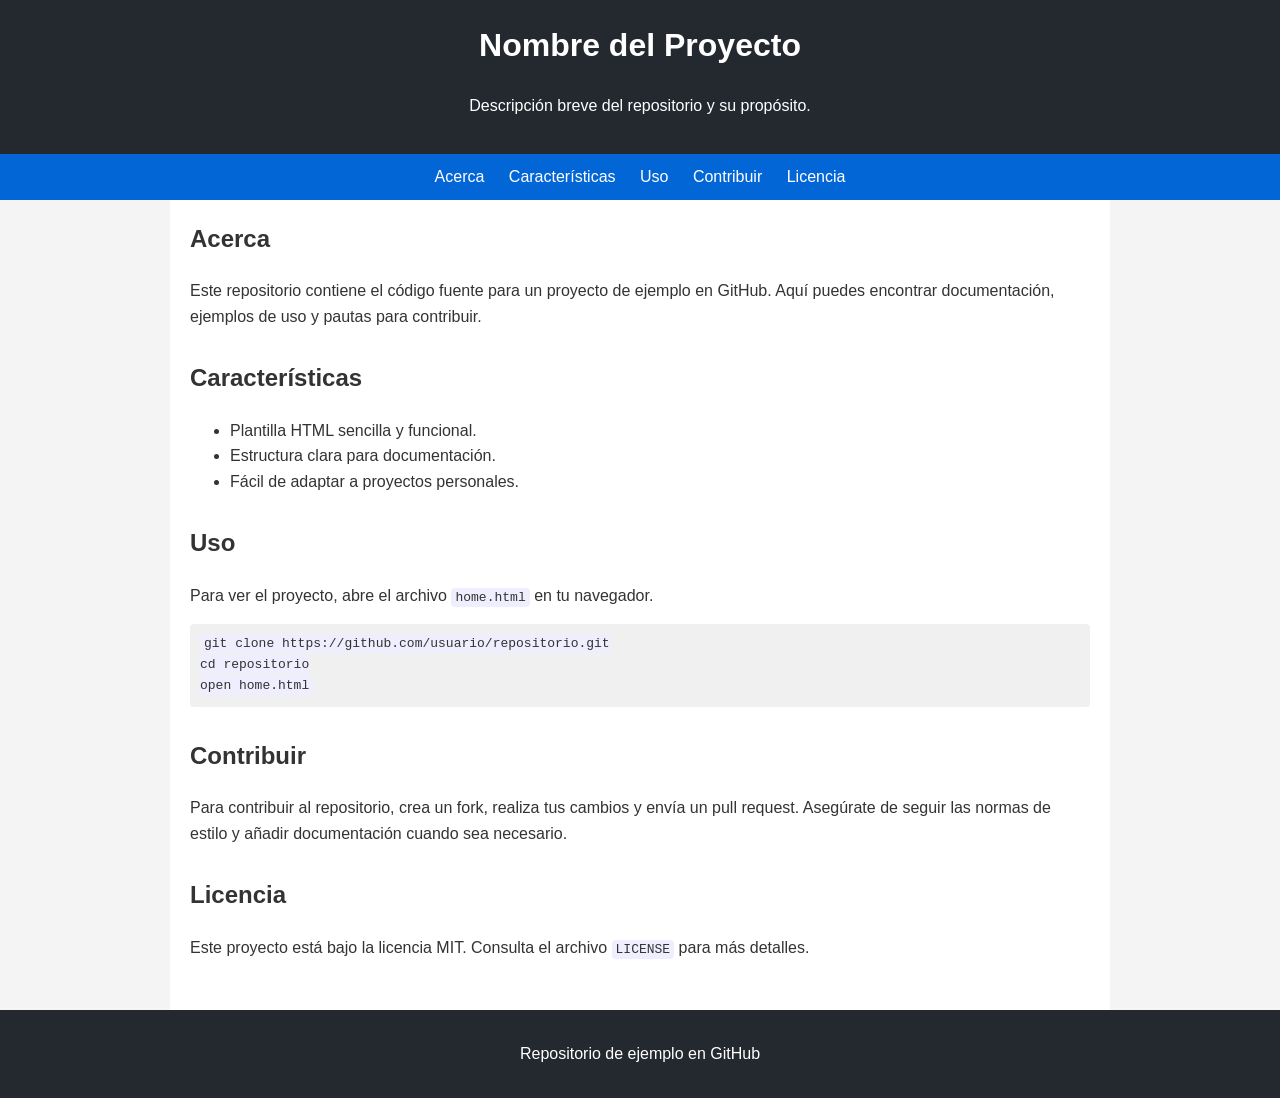
==== home.html @ b85240e4 "add: home" ====
<!DOCTYPE html>
<html lang="es">
<head>
    <meta charset="UTF-8" />
    <meta name="viewport" content="width=device-width, initial-scale=1.0" />
    <title>Repositorio GitHub</title>
    <style>
        body {
            font-family: Arial, sans-serif;
            line-height: 1.6;
            margin: 0;
            padding: 0;
            background: #f4f4f4;
            color: #333;
        }
        header {
            background: #24292f;
            color: #fff;
            padding: 20px;
            text-align: center;
        }
        nav {
            background: #0366d6;
            padding: 10px;
            text-align: center;
        }
        nav a {
            color: #fff;
            margin: 0 10px;
            text-decoration: none;
        }
        main {
            padding: 20px;
            max-width: 900px;
            margin: 0 auto;
            background: #fff;
        }
        section {
            margin-bottom: 30px;
        }
        h1, h2 {
            margin-top: 0;
        }
        code {
            background: #eef;
            padding: 2px 4px;
            border-radius: 4px;
        }
        pre {
            background: #f0f0f0;
            padding: 10px;
            overflow-x: auto;
            border-radius: 4px;
        }
        footer {
            background: #24292f;
            color: #fff;
            text-align: center;
            padding: 15px;
        }
    </style>
</head>
<body>
    <header>
        <h1>Nombre del Proyecto</h1>
        <p>Descripción breve del repositorio y su propósito.</p>
    </header>

    <nav>
        <a href="#about">Acerca</a>
        <a href="#features">Características</a>
        <a href="#usage">Uso</a>
        <a href="#contributing">Contribuir</a>
        <a href="#license">Licencia</a>
    </nav>

    <main>
        <section id="about">
            <h2>Acerca</h2>
            <p>Este repositorio contiene el código fuente para un proyecto de ejemplo en GitHub. Aquí puedes encontrar documentación, ejemplos de uso y pautas para contribuir.</p>
        </section>

        <section id="features">
            <h2>Características</h2>
            <ul>
                <li>Plantilla HTML sencilla y funcional.</li>
                <li>Estructura clara para documentación.</li>
                <li>Fácil de adaptar a proyectos personales.</li>
            </ul>
        </section>

        <section id="usage">
            <h2>Uso</h2>
            <p>Para ver el proyecto, abre el archivo <code>home.html</code> en tu navegador.</p>
            <pre><code>git clone https://github.com/usuario/repositorio.git
cd repositorio
open home.html</code></pre>
        </section>

        <section id="contributing">
            <h2>Contribuir</h2>
            <p>Para contribuir al repositorio, crea un fork, realiza tus cambios y envía un pull request. Asegúrate de seguir las normas de estilo y añadir documentación cuando sea necesario.</p>
        </section>

        <section id="license">
            <h2>Licencia</h2>
            <p>Este proyecto está bajo la licencia MIT. Consulta el archivo <code>LICENSE</code> para más detalles.</p>
        </section>
    </main>

    <footer>
        <p>Repositorio de ejemplo en GitHub</p>
    </footer>
</body>
</html>
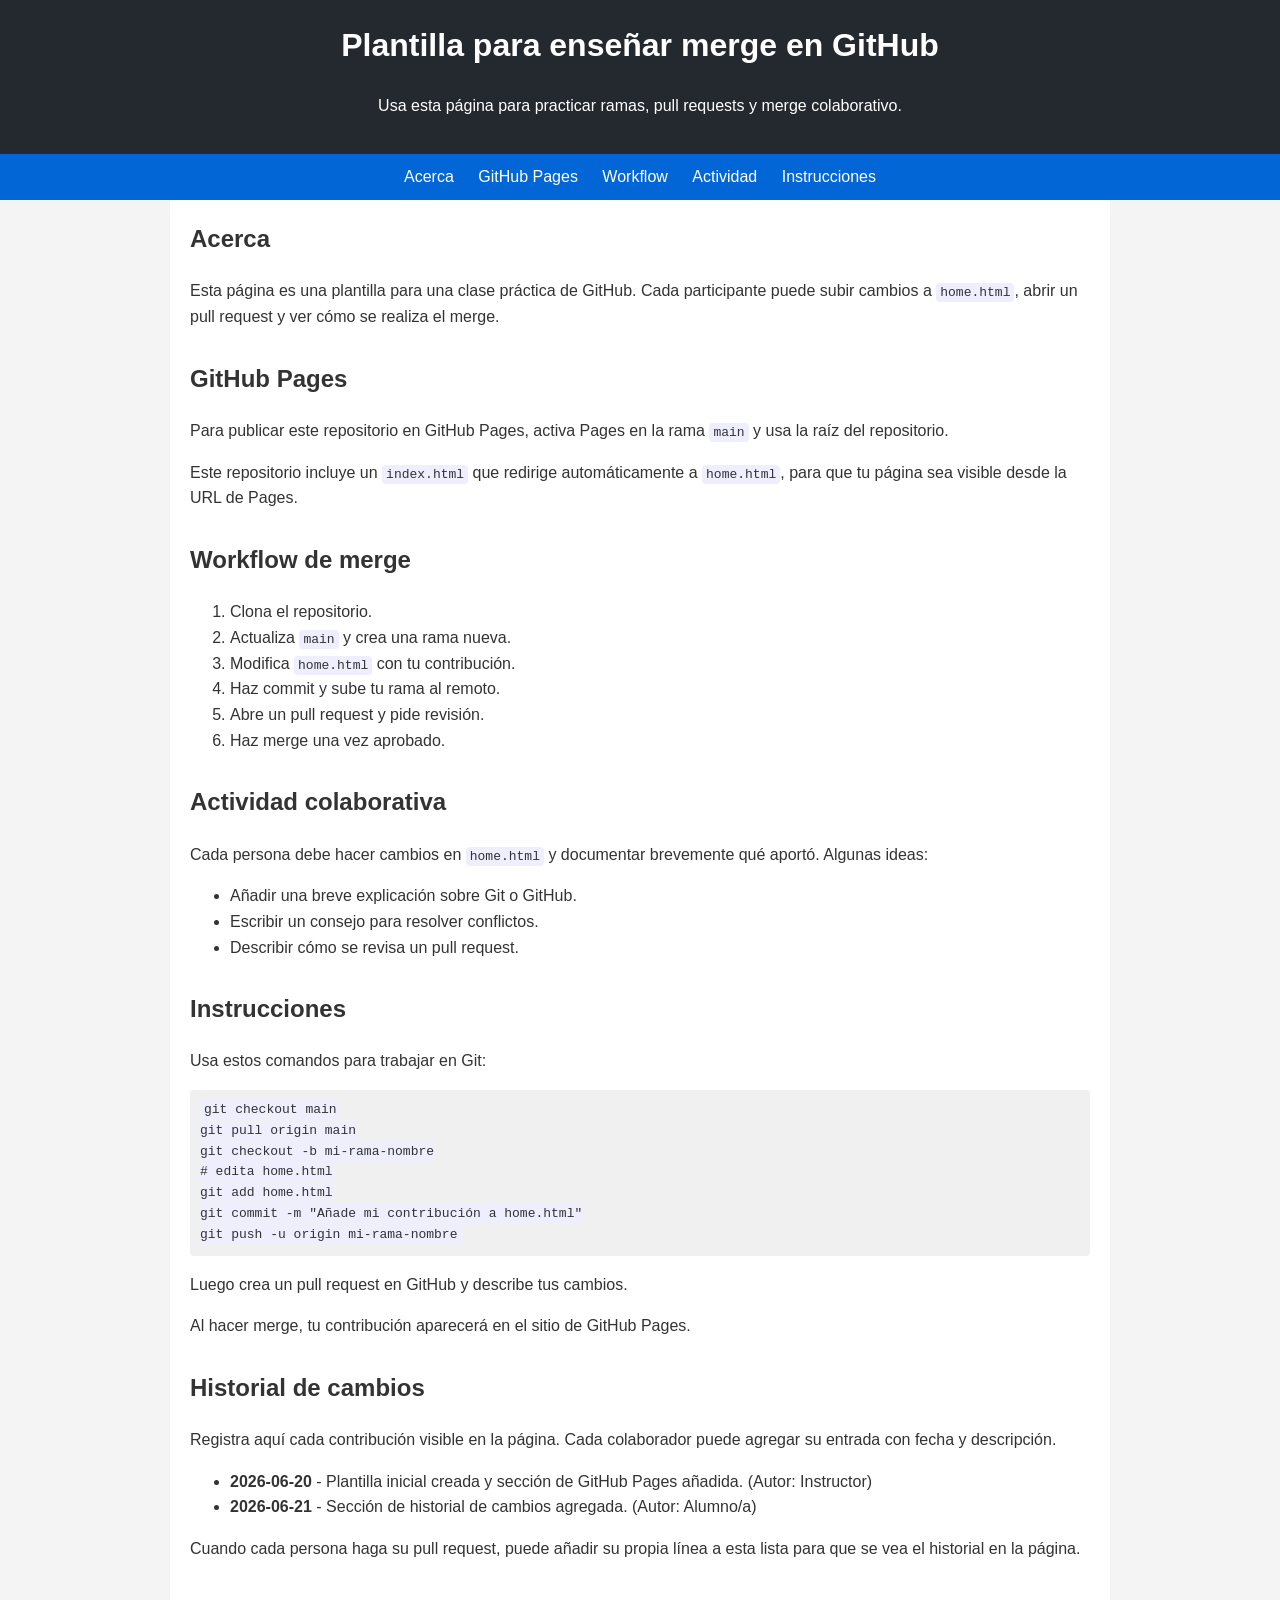
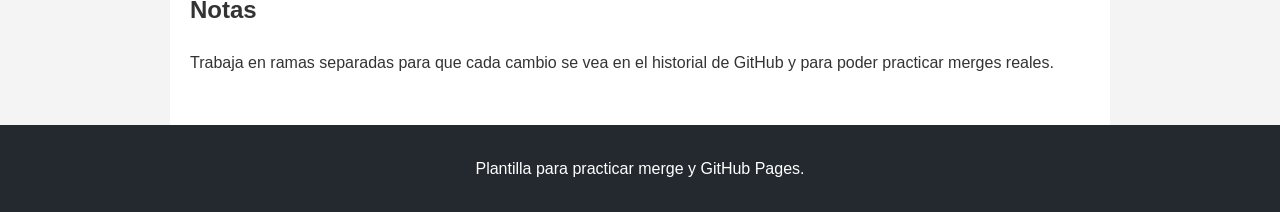
==== commit 3b6254f7: "add: historial de cambios" ====
--- a/home.html
+++ b/home.html
@@ -3,7 +3,7 @@
 <head>
     <meta charset="UTF-8" />
     <meta name="viewport" content="width=device-width, initial-scale=1.0" />
-    <title>Repositorio GitHub</title>
+    <title>Plantilla de Merge en GitHub</title>
     <style>
         body {
             font-family: Arial, sans-serif;
@@ -62,54 +62,84 @@
 </head>
 <body>
     <header>
-        <h1>Nombre del Proyecto</h1>
-        <p>Descripción breve del repositorio y su propósito.</p>
+        <h1>Plantilla para enseñar merge en GitHub</h1>
+        <p>Usa esta página para practicar ramas, pull requests y merge colaborativo.</p>
     </header>
 
     <nav>
         <a href="#about">Acerca</a>
-        <a href="#features">Características</a>
-        <a href="#usage">Uso</a>
-        <a href="#contributing">Contribuir</a>
-        <a href="#license">Licencia</a>
+        <a href="#github-pages">GitHub Pages</a>
+        <a href="#workflow">Workflow</a>
+        <a href="#activity">Actividad</a>
+        <a href="#instructions">Instrucciones</a>
     </nav>
 
     <main>
         <section id="about">
             <h2>Acerca</h2>
-            <p>Este repositorio contiene el código fuente para un proyecto de ejemplo en GitHub. Aquí puedes encontrar documentación, ejemplos de uso y pautas para contribuir.</p>
+            <p>Esta página es una plantilla para una clase práctica de GitHub. Cada participante puede subir cambios a <code>home.html</code>, abrir un pull request y ver cómo se realiza el merge.</p>
         </section>
 
-        <section id="features">
-            <h2>Características</h2>
+        <section id="github-pages">
+            <h2>GitHub Pages</h2>
+            <p>Para publicar este repositorio en GitHub Pages, activa Pages en la rama <code>main</code> y usa la raíz del repositorio.</p>
+            <p>Este repositorio incluye un <code>index.html</code> que redirige automáticamente a <code>home.html</code>, para que tu página sea visible desde la URL de Pages.</p>
+        </section>
+
+        <section id="workflow">
+            <h2>Workflow de merge</h2>
+            <ol>
+                <li>Clona el repositorio.</li>
+                <li>Actualiza <code>main</code> y crea una rama nueva.</li>
+                <li>Modifica <code>home.html</code> con tu contribución.</li>
+                <li>Haz commit y sube tu rama al remoto.</li>
+                <li>Abre un pull request y pide revisión.</li>
+                <li>Haz merge una vez aprobado.</li>
+            </ol>
+        </section>
+
+        <section id="activity">
+            <h2>Actividad colaborativa</h2>
+            <p>Cada persona debe hacer cambios en <code>home.html</code> y documentar brevemente qué aportó. Algunas ideas:</p>
             <ul>
-                <li>Plantilla HTML sencilla y funcional.</li>
-                <li>Estructura clara para documentación.</li>
-                <li>Fácil de adaptar a proyectos personales.</li>
+                <li>Añadir una breve explicación sobre Git o GitHub.</li>
+                <li>Escribir un consejo para resolver conflictos.</li>
+                <li>Describir cómo se revisa un pull request.</li>
             </ul>
         </section>
 
-        <section id="usage">
-            <h2>Uso</h2>
-            <p>Para ver el proyecto, abre el archivo <code>home.html</code> en tu navegador.</p>
-            <pre><code>git clone https://github.com/usuario/repositorio.git
-cd repositorio
-open home.html</code></pre>
+        <section id="instructions">
+            <h2>Instrucciones</h2>
+            <p>Usa estos comandos para trabajar en Git:</p>
+            <pre><code>git checkout main
+git pull origin main
+git checkout -b mi-rama-nombre
+# edita home.html
+git add home.html
+git commit -m "Añade mi contribución a home.html"
+git push -u origin mi-rama-nombre</code></pre>
+            <p>Luego crea un pull request en GitHub y describe tus cambios.</p>
+            <p>Al hacer merge, tu contribución aparecerá en el sitio de GitHub Pages.</p>
         </section>
 
-        <section id="contributing">
-            <h2>Contribuir</h2>
-            <p>Para contribuir al repositorio, crea un fork, realiza tus cambios y envía un pull request. Asegúrate de seguir las normas de estilo y añadir documentación cuando sea necesario.</p>
+        <section id="history">
+            <h2>Historial de cambios</h2>
+            <p>Registra aquí cada contribución visible en la página. Cada colaborador puede agregar su entrada con fecha y descripción.</p>
+            <ul>
+                <li><strong>2026-06-20</strong> - Plantilla inicial creada y sección de GitHub Pages añadida. (Autor: Instructor)</li>
+                <li><strong>2026-06-21</strong> - Sección de historial de cambios agregada. (Autor: Alumno/a)</li>
+            </ul>
+            <p>Cuando cada persona haga su pull request, puede añadir su propia línea a esta lista para que se vea el historial en la página.</p>
         </section>
 
-        <section id="license">
-            <h2>Licencia</h2>
-            <p>Este proyecto está bajo la licencia MIT. Consulta el archivo <code>LICENSE</code> para más detalles.</p>
+        <section id="notes">
+            <h2>Notas</h2>
+            <p>Trabaja en ramas separadas para que cada cambio se vea en el historial de GitHub y para poder practicar merges reales.</p>
         </section>
     </main>
 
     <footer>
-        <p>Repositorio de ejemplo en GitHub</p>
+        <p>Plantilla para practicar merge y GitHub Pages.</p>
     </footer>
 </body>
-</html>+</html>
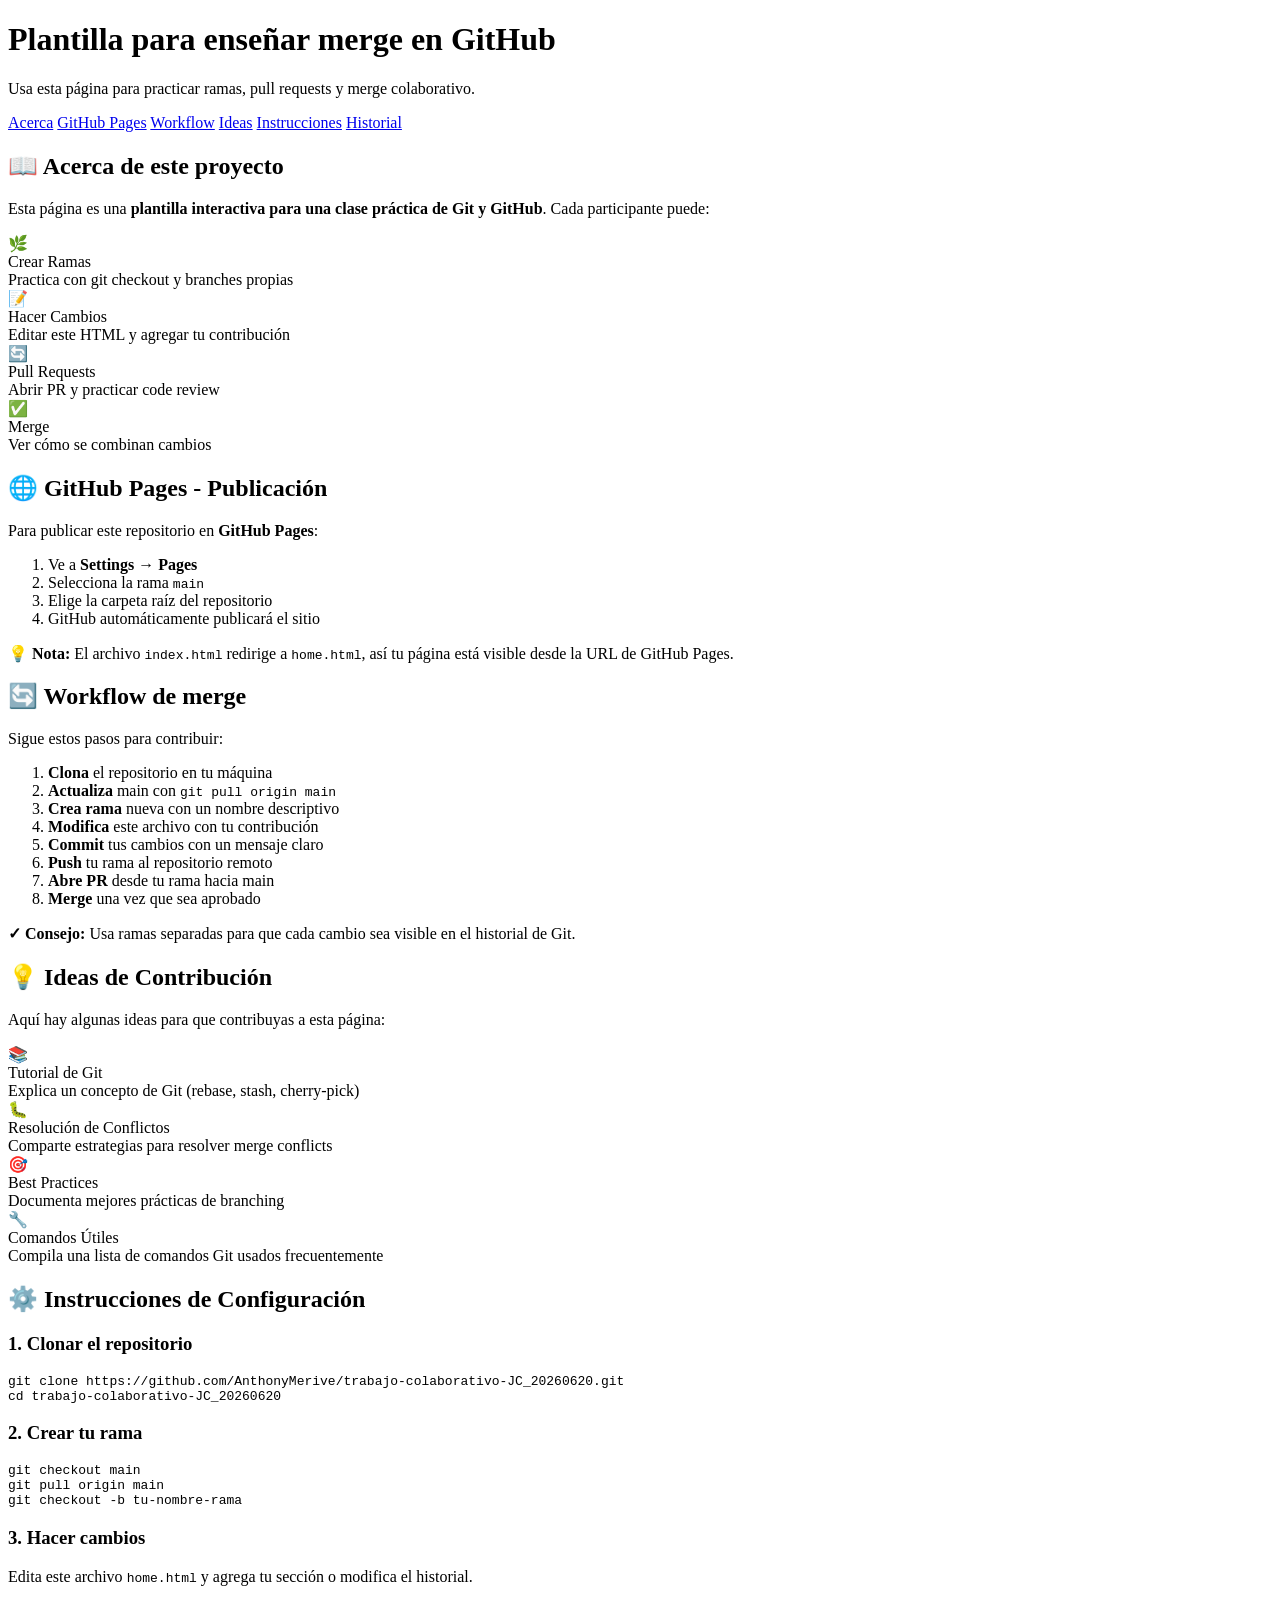
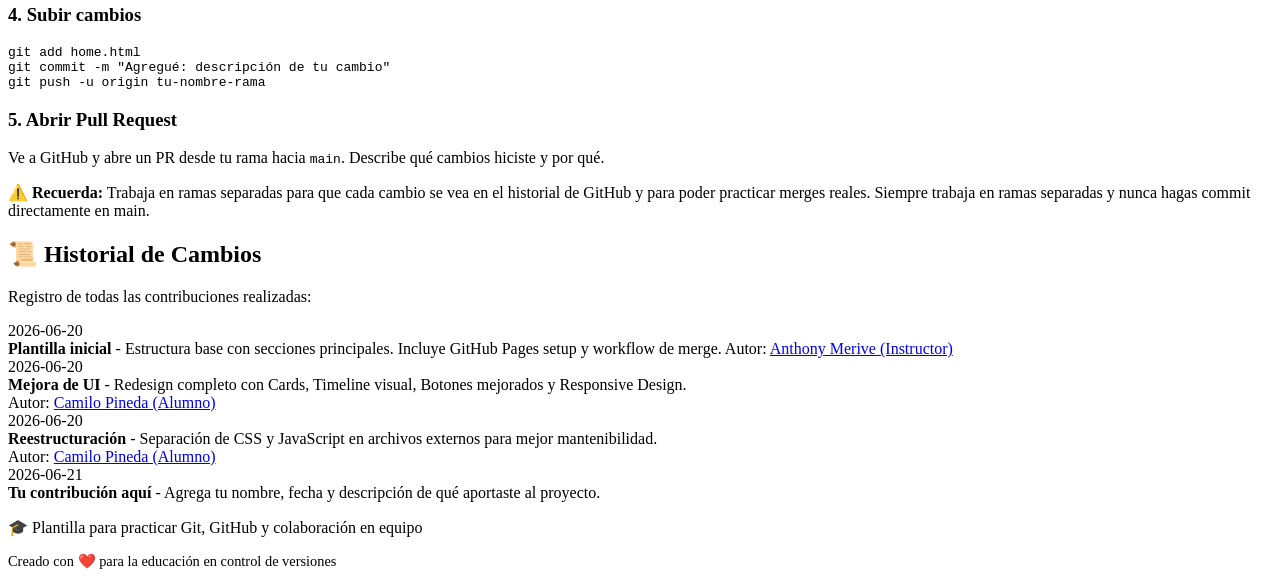
==== commit 90a75aad: "Reestructuración de contenido y enlace de CSS/JS: Se reorganizó la página en secciones (Acerca, GitH" ====
--- a/home.html
+++ b/home.html
@@ -4,61 +4,7 @@
     <meta charset="UTF-8" />
     <meta name="viewport" content="width=device-width, initial-scale=1.0" />
     <title>Plantilla de Merge en GitHub</title>
-    <style>
-        body {
-            font-family: Arial, sans-serif;
-            line-height: 1.6;
-            margin: 0;
-            padding: 0;
-            background: #f4f4f4;
-            color: #333;
-        }
-        header {
-            background: #24292f;
-            color: #fff;
-            padding: 20px;
-            text-align: center;
-        }
-        nav {
-            background: #0366d6;
-            padding: 10px;
-            text-align: center;
-        }
-        nav a {
-            color: #fff;
-            margin: 0 10px;
-            text-decoration: none;
-        }
-        main {
-            padding: 20px;
-            max-width: 900px;
-            margin: 0 auto;
-            background: #fff;
-        }
-        section {
-            margin-bottom: 30px;
-        }
-        h1, h2 {
-            margin-top: 0;
-        }
-        code {
-            background: #eef;
-            padding: 2px 4px;
-            border-radius: 4px;
-        }
-        pre {
-            background: #f0f0f0;
-            padding: 10px;
-            overflow-x: auto;
-            border-radius: 4px;
-        }
-        footer {
-            background: #24292f;
-            color: #fff;
-            text-align: center;
-            padding: 15px;
-        }
-    </style>
+    <link rel="stylesheet" href="styles.css">
 </head>
 <body>
     <header>
@@ -70,76 +16,164 @@
         <a href="#about">Acerca</a>
         <a href="#github-pages">GitHub Pages</a>
         <a href="#workflow">Workflow</a>
-        <a href="#activity">Actividad</a>
+        <a href="#ideas">Ideas</a>
         <a href="#instructions">Instrucciones</a>
+        <a href="#history">Historial</a>
     </nav>
 
     <main>
         <section id="about">
-            <h2>Acerca</h2>
-            <p>Esta página es una plantilla para una clase práctica de GitHub. Cada participante puede subir cambios a <code>home.html</code>, abrir un pull request y ver cómo se realiza el merge.</p>
+            <h2>📖 Acerca de este proyecto</h2>
+            <p>Esta página es una <strong>plantilla interactiva para una clase práctica de Git y GitHub</strong>. Cada participante puede:</p>
+            <div class="cards">
+                <div class="card">
+                    <div class="card-icon">🌿</div>
+                    <div class="card-title">Crear Ramas</div>
+                    <div class="card-text">Practica con git checkout y branches propias</div>
+                </div>
+                <div class="card">
+                    <div class="card-icon">📝</div>
+                    <div class="card-title">Hacer Cambios</div>
+                    <div class="card-text">Editar este HTML y agregar tu contribución</div>
+                </div>
+                <div class="card">
+                    <div class="card-icon">🔄</div>
+                    <div class="card-title">Pull Requests</div>
+                    <div class="card-text">Abrir PR y practicar code review</div>
+                </div>
+                <div class="card">
+                    <div class="card-icon">✅</div>
+                    <div class="card-title">Merge</div>
+                    <div class="card-text">Ver cómo se combinan cambios</div>
+                </div>
+            </div>
         </section>
 
         <section id="github-pages">
-            <h2>GitHub Pages</h2>
-            <p>Para publicar este repositorio en GitHub Pages, activa Pages en la rama <code>main</code> y usa la raíz del repositorio.</p>
-            <p>Este repositorio incluye un <code>index.html</code> que redirige automáticamente a <code>home.html</code>, para que tu página sea visible desde la URL de Pages.</p>
+            <h2>🌐 GitHub Pages - Publicación</h2>
+            <p>Para publicar este repositorio en <strong>GitHub Pages</strong>:</p>
+            <ol>
+                <li>Ve a <strong>Settings</strong> → <strong>Pages</strong></li>
+                <li>Selecciona la rama <code>main</code></li>
+                <li>Elige la carpeta raíz del repositorio</li>
+                <li>GitHub automáticamente publicará el sitio</li>
+            </ol>
+            <div class="info-box">
+                <strong>💡 Nota:</strong> El archivo <code>index.html</code> redirige a <code>home.html</code>, así tu página está visible desde la URL de GitHub Pages.
+            </div>
         </section>
 
         <section id="workflow">
-            <h2>Workflow de merge</h2>
+            <h2>🔄 Workflow de merge</h2>
+            <p>Sigue estos pasos para contribuir:</p>
             <ol>
-                <li>Clona el repositorio.</li>
-                <li>Actualiza <code>main</code> y crea una rama nueva.</li>
-                <li>Modifica <code>home.html</code> con tu contribución.</li>
-                <li>Haz commit y sube tu rama al remoto.</li>
-                <li>Abre un pull request y pide revisión.</li>
-                <li>Haz merge una vez aprobado.</li>
+                <li><strong>Clona</strong> el repositorio en tu máquina</li>
+                <li><strong>Actualiza</strong> main con <code>git pull origin main</code></li>
+                <li><strong>Crea rama</strong> nueva con un nombre descriptivo</li>
+                <li><strong>Modifica</strong> este archivo con tu contribución</li>
+                <li><strong>Commit</strong> tus cambios con un mensaje claro</li>
+                <li><strong>Push</strong> tu rama al repositorio remoto</li>
+                <li><strong>Abre PR</strong> desde tu rama hacia main</li>
+                <li><strong>Merge</strong> una vez que sea aprobado</li>
             </ol>
+            <div class="success-box">
+                <strong>✓ Consejo:</strong> Usa ramas separadas para que cada cambio sea visible en el historial de Git.
+            </div>
         </section>
 
-        <section id="activity">
-            <h2>Actividad colaborativa</h2>
-            <p>Cada persona debe hacer cambios en <code>home.html</code> y documentar brevemente qué aportó. Algunas ideas:</p>
-            <ul>
-                <li>Añadir una breve explicación sobre Git o GitHub.</li>
-                <li>Escribir un consejo para resolver conflictos.</li>
-                <li>Describir cómo se revisa un pull request.</li>
-            </ul>
+        <section id="ideas">
+            <h2>💡 Ideas de Contribución</h2>
+            <p>Aquí hay algunas ideas para que contribuyas a esta página:</p>
+            <div class="cards">
+                <div class="card">
+                    <div class="card-icon">📚</div>
+                    <div class="card-title">Tutorial de Git</div>
+                    <div class="card-text">Explica un concepto de Git (rebase, stash, cherry-pick)</div>
+                </div>
+                <div class="card">
+                    <div class="card-icon">🐛</div>
+                    <div class="card-title">Resolución de Conflictos</div>
+                    <div class="card-text">Comparte estrategias para resolver merge conflicts</div>
+                </div>
+                <div class="card">
+                    <div class="card-icon">🎯</div>
+                    <div class="card-title">Best Practices</div>
+                    <div class="card-text">Documenta mejores prácticas de branching</div>
+                </div>
+                <div class="card">
+                    <div class="card-icon">🔧</div>
+                    <div class="card-title">Comandos Útiles</div>
+                    <div class="card-text">Compila una lista de comandos Git usados frecuentemente</div>
+                </div>
+            </div>
         </section>
 
         <section id="instructions">
-            <h2>Instrucciones</h2>
-            <p>Usa estos comandos para trabajar en Git:</p>
+            <h2>⚙️ Instrucciones de Configuración</h2>
+            <h3>1. Clonar el repositorio</h3>
+            <pre><code>git clone https://github.com/AnthonyMerive/trabajo-colaborativo-JC_20260620.git
+cd trabajo-colaborativo-JC_20260620</code></pre>
+
+            <h3>2. Crear tu rama</h3>
             <pre><code>git checkout main
 git pull origin main
-git checkout -b mi-rama-nombre
-# edita home.html
-git add home.html
-git commit -m "Añade mi contribución a home.html"
-git push -u origin mi-rama-nombre</code></pre>
-            <p>Luego crea un pull request en GitHub y describe tus cambios.</p>
-            <p>Al hacer merge, tu contribución aparecerá en el sitio de GitHub Pages.</p>
+git checkout -b tu-nombre-rama</code></pre>
+
+            <h3>3. Hacer cambios</h3>
+            <p>Edita este archivo <code>home.html</code> y agrega tu sección o modifica el historial.</p>
+
+            <h3>4. Subir cambios</h3>
+            <pre><code>git add home.html
+git commit -m "Agregué: descripción de tu cambio"
+git push -u origin tu-nombre-rama</code></pre>
+
+            <h3>5. Abrir Pull Request</h3>
+            <p>Ve a GitHub y abre un PR desde tu rama hacia <code>main</code>. Describe qué cambios hiciste y por qué.</p>
+
+            <div class="highlight">
+                <strong>⚠️ Recuerda:</strong> Trabaja en ramas separadas para que cada cambio se vea en el historial de GitHub y para poder practicar merges reales. Siempre trabaja en ramas separadas y nunca hagas commit directamente en main.
+            </div>
         </section>
 
         <section id="history">
-            <h2>Historial de cambios</h2>
-            <p>Registra aquí cada contribución visible en la página. Cada colaborador puede agregar su entrada con fecha y descripción.</p>
-            <ul>
-                <li><strong>2026-06-20</strong> - Plantilla inicial creada y sección de GitHub Pages añadida. (Autor: Instructor)</li>
-                <li><strong>2026-06-21</strong> - Sección de historial de cambios agregada. (Autor: Alumno/a)</li>
-            </ul>
-            <p>Cuando cada persona haga su pull request, puede añadir su propia línea a esta lista para que se vea el historial en la página.</p>
-        </section>
-
-        <section id="notes">
-            <h2>Notas</h2>
-            <p>Trabaja en ramas separadas para que cada cambio se vea en el historial de GitHub y para poder practicar merges reales.</p>
+            <h2>📜 Historial de Cambios</h2>
+            <p>Registro de todas las contribuciones realizadas:</p>
+            <div class="timeline">
+                <div class="timeline-item">
+                    <div class="timeline-date">2026-06-20</div>
+                    <div class="timeline-content">
+                        <strong>Plantilla inicial</strong> - Estructura base con secciones principales. Incluye GitHub Pages setup y workflow de merge. Autor: <a href="https://github.com/AnthonyMerive" target="_blank">Anthony Merive (Instructor)</a>
+                    </div> 
+                </div>
+                <div class="timeline-item">
+                    <div class="timeline-date">2026-06-20</div>
+                    <div class="timeline-content">
+                        <strong>Mejora de UI</strong> - Redesign completo con Cards, Timeline visual, Botones mejorados y Responsive Design. <br>
+                        Autor: <a href="https://github.com/Kmlozmz" target="_blank">Camilo Pineda (Alumno)</a>
+                    </div>
+                </div>
+                <div class="timeline-item">
+                    <div class="timeline-date">2026-06-20</div>
+                    <div class="timeline-content">
+                        <strong>Reestructuración</strong> - Separación de CSS y JavaScript en archivos externos para mejor mantenibilidad. <br>
+                        Autor: <a href="https://github.com/Kmlozmz" target="_blank">Camilo Pineda (Alumno)</a>
+                    </div>
+                </div>
+                <div class="timeline-item">
+                    <div class="timeline-date">2026-06-21</div>
+                    <div class="timeline-content">
+                        <strong>Tu contribución aquí</strong> - Agrega tu nombre, fecha y descripción de qué aportaste al proyecto.
+                    </div>
+                </div>
+            </div>
         </section>
     </main>
 
     <footer>
-        <p>Plantilla para practicar merge y GitHub Pages.</p>
+        <p>🎓 Plantilla para practicar Git, GitHub y colaboración en equipo</p>
+        <p style="font-size: 0.9rem; margin-top: 10px;">Creado con ❤️ para la educación en control de versiones</p>
     </footer>
+
+    <script src="main.js"></script>
 </body>
 </html>
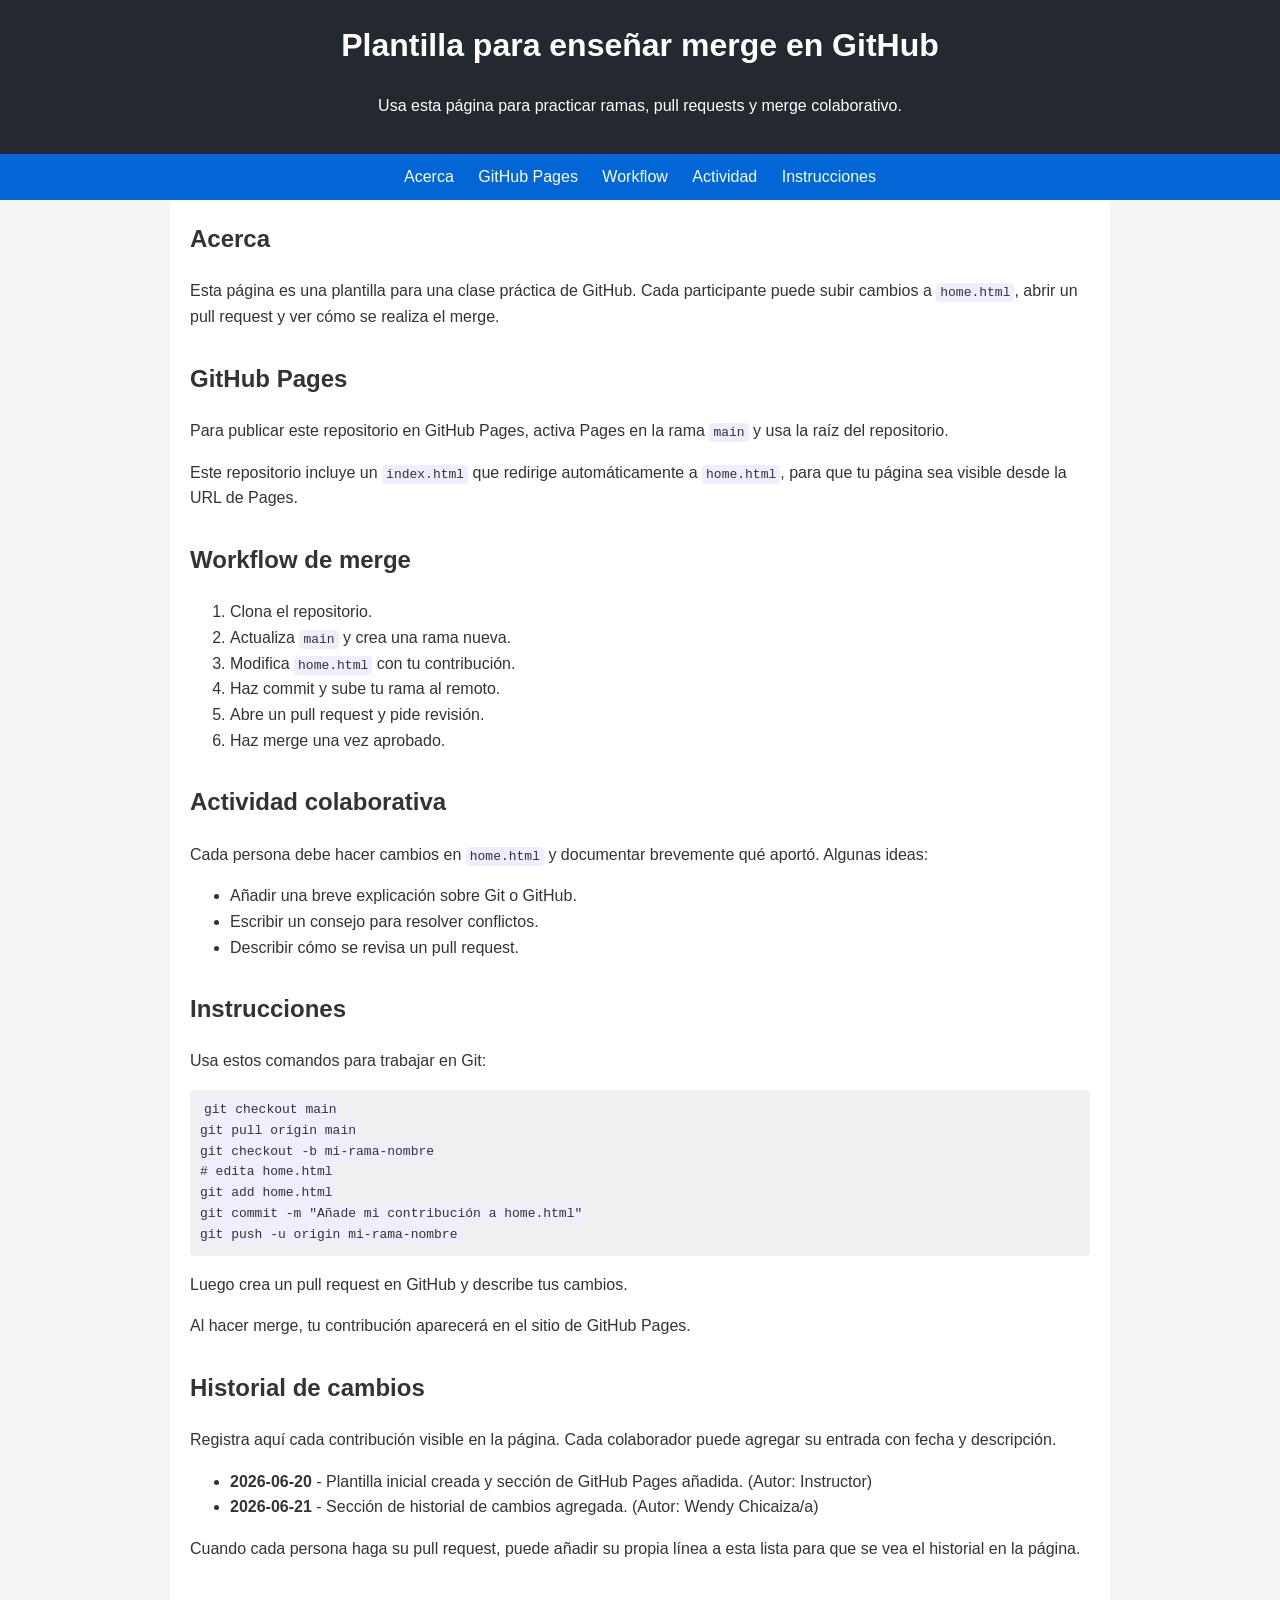
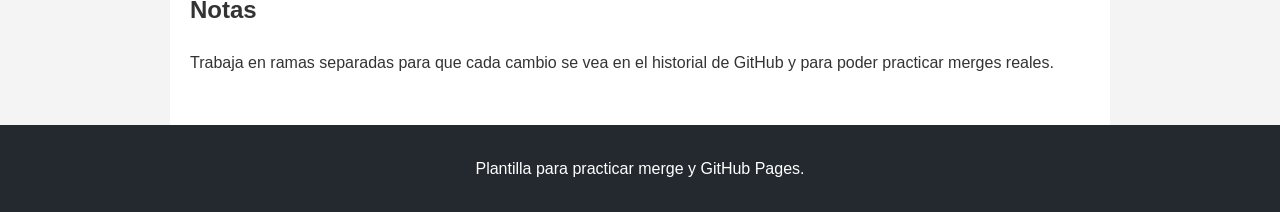
==== commit b04f9109: "Añade contribucion de Wendy Chicaiza a home.html" ====
--- a/home.html
+++ b/home.html
@@ -4,7 +4,61 @@
     <meta charset="UTF-8" />
     <meta name="viewport" content="width=device-width, initial-scale=1.0" />
     <title>Plantilla de Merge en GitHub</title>
-    <link rel="stylesheet" href="styles.css">
+    <style>
+        body {
+            font-family: Arial, sans-serif;
+            line-height: 1.6;
+            margin: 0;
+            padding: 0;
+            background: #f4f4f4;
+            color: #333;
+        }
+        header {
+            background: #24292f;
+            color: #fff;
+            padding: 20px;
+            text-align: center;
+        }
+        nav {
+            background: #0366d6;
+            padding: 10px;
+            text-align: center;
+        }
+        nav a {
+            color: #fff;
+            margin: 0 10px;
+            text-decoration: none;
+        }
+        main {
+            padding: 20px;
+            max-width: 900px;
+            margin: 0 auto;
+            background: #fff;
+        }
+        section {
+            margin-bottom: 30px;
+        }
+        h1, h2 {
+            margin-top: 0;
+        }
+        code {
+            background: #eef;
+            padding: 2px 4px;
+            border-radius: 4px;
+        }
+        pre {
+            background: #f0f0f0;
+            padding: 10px;
+            overflow-x: auto;
+            border-radius: 4px;
+        }
+        footer {
+            background: #24292f;
+            color: #fff;
+            text-align: center;
+            padding: 15px;
+        }
+    </style>
 </head>
 <body>
     <header>
@@ -16,164 +70,76 @@
         <a href="#about">Acerca</a>
         <a href="#github-pages">GitHub Pages</a>
         <a href="#workflow">Workflow</a>
-        <a href="#ideas">Ideas</a>
+        <a href="#activity">Actividad</a>
         <a href="#instructions">Instrucciones</a>
-        <a href="#history">Historial</a>
     </nav>
 
     <main>
         <section id="about">
-            <h2>📖 Acerca de este proyecto</h2>
-            <p>Esta página es una <strong>plantilla interactiva para una clase práctica de Git y GitHub</strong>. Cada participante puede:</p>
-            <div class="cards">
-                <div class="card">
-                    <div class="card-icon">🌿</div>
-                    <div class="card-title">Crear Ramas</div>
-                    <div class="card-text">Practica con git checkout y branches propias</div>
-                </div>
-                <div class="card">
-                    <div class="card-icon">📝</div>
-                    <div class="card-title">Hacer Cambios</div>
-                    <div class="card-text">Editar este HTML y agregar tu contribución</div>
-                </div>
-                <div class="card">
-                    <div class="card-icon">🔄</div>
-                    <div class="card-title">Pull Requests</div>
-                    <div class="card-text">Abrir PR y practicar code review</div>
-                </div>
-                <div class="card">
-                    <div class="card-icon">✅</div>
-                    <div class="card-title">Merge</div>
-                    <div class="card-text">Ver cómo se combinan cambios</div>
-                </div>
-            </div>
+            <h2>Acerca</h2>
+            <p>Esta página es una plantilla para una clase práctica de GitHub. Cada participante puede subir cambios a <code>home.html</code>, abrir un pull request y ver cómo se realiza el merge.</p>
         </section>
 
         <section id="github-pages">
-            <h2>🌐 GitHub Pages - Publicación</h2>
-            <p>Para publicar este repositorio en <strong>GitHub Pages</strong>:</p>
-            <ol>
-                <li>Ve a <strong>Settings</strong> → <strong>Pages</strong></li>
-                <li>Selecciona la rama <code>main</code></li>
-                <li>Elige la carpeta raíz del repositorio</li>
-                <li>GitHub automáticamente publicará el sitio</li>
-            </ol>
-            <div class="info-box">
-                <strong>💡 Nota:</strong> El archivo <code>index.html</code> redirige a <code>home.html</code>, así tu página está visible desde la URL de GitHub Pages.
-            </div>
+            <h2>GitHub Pages</h2>
+            <p>Para publicar este repositorio en GitHub Pages, activa Pages en la rama <code>main</code> y usa la raíz del repositorio.</p>
+            <p>Este repositorio incluye un <code>index.html</code> que redirige automáticamente a <code>home.html</code>, para que tu página sea visible desde la URL de Pages.</p>
         </section>
 
         <section id="workflow">
-            <h2>🔄 Workflow de merge</h2>
-            <p>Sigue estos pasos para contribuir:</p>
+            <h2>Workflow de merge</h2>
             <ol>
-                <li><strong>Clona</strong> el repositorio en tu máquina</li>
-                <li><strong>Actualiza</strong> main con <code>git pull origin main</code></li>
-                <li><strong>Crea rama</strong> nueva con un nombre descriptivo</li>
-                <li><strong>Modifica</strong> este archivo con tu contribución</li>
-                <li><strong>Commit</strong> tus cambios con un mensaje claro</li>
-                <li><strong>Push</strong> tu rama al repositorio remoto</li>
-                <li><strong>Abre PR</strong> desde tu rama hacia main</li>
-                <li><strong>Merge</strong> una vez que sea aprobado</li>
+                <li>Clona el repositorio.</li>
+                <li>Actualiza <code>main</code> y crea una rama nueva.</li>
+                <li>Modifica <code>home.html</code> con tu contribución.</li>
+                <li>Haz commit y sube tu rama al remoto.</li>
+                <li>Abre un pull request y pide revisión.</li>
+                <li>Haz merge una vez aprobado.</li>
             </ol>
-            <div class="success-box">
-                <strong>✓ Consejo:</strong> Usa ramas separadas para que cada cambio sea visible en el historial de Git.
-            </div>
         </section>
 
-        <section id="ideas">
-            <h2>💡 Ideas de Contribución</h2>
-            <p>Aquí hay algunas ideas para que contribuyas a esta página:</p>
-            <div class="cards">
-                <div class="card">
-                    <div class="card-icon">📚</div>
-                    <div class="card-title">Tutorial de Git</div>
-                    <div class="card-text">Explica un concepto de Git (rebase, stash, cherry-pick)</div>
-                </div>
-                <div class="card">
-                    <div class="card-icon">🐛</div>
-                    <div class="card-title">Resolución de Conflictos</div>
-                    <div class="card-text">Comparte estrategias para resolver merge conflicts</div>
-                </div>
-                <div class="card">
-                    <div class="card-icon">🎯</div>
-                    <div class="card-title">Best Practices</div>
-                    <div class="card-text">Documenta mejores prácticas de branching</div>
-                </div>
-                <div class="card">
-                    <div class="card-icon">🔧</div>
-                    <div class="card-title">Comandos Útiles</div>
-                    <div class="card-text">Compila una lista de comandos Git usados frecuentemente</div>
-                </div>
-            </div>
+        <section id="activity">
+            <h2>Actividad colaborativa</h2>
+            <p>Cada persona debe hacer cambios en <code>home.html</code> y documentar brevemente qué aportó. Algunas ideas:</p>
+            <ul>
+                <li>Añadir una breve explicación sobre Git o GitHub.</li>
+                <li>Escribir un consejo para resolver conflictos.</li>
+                <li>Describir cómo se revisa un pull request.</li>
+            </ul>
         </section>
 
         <section id="instructions">
-            <h2>⚙️ Instrucciones de Configuración</h2>
-            <h3>1. Clonar el repositorio</h3>
-            <pre><code>git clone https://github.com/AnthonyMerive/trabajo-colaborativo-JC_20260620.git
-cd trabajo-colaborativo-JC_20260620</code></pre>
-
-            <h3>2. Crear tu rama</h3>
+            <h2>Instrucciones</h2>
+            <p>Usa estos comandos para trabajar en Git:</p>
             <pre><code>git checkout main
 git pull origin main
-git checkout -b tu-nombre-rama</code></pre>
-
-            <h3>3. Hacer cambios</h3>
-            <p>Edita este archivo <code>home.html</code> y agrega tu sección o modifica el historial.</p>
-
-            <h3>4. Subir cambios</h3>
-            <pre><code>git add home.html
-git commit -m "Agregué: descripción de tu cambio"
-git push -u origin tu-nombre-rama</code></pre>
-
-            <h3>5. Abrir Pull Request</h3>
-            <p>Ve a GitHub y abre un PR desde tu rama hacia <code>main</code>. Describe qué cambios hiciste y por qué.</p>
-
-            <div class="highlight">
-                <strong>⚠️ Recuerda:</strong> Trabaja en ramas separadas para que cada cambio se vea en el historial de GitHub y para poder practicar merges reales. Siempre trabaja en ramas separadas y nunca hagas commit directamente en main.
-            </div>
+git checkout -b mi-rama-nombre
+# edita home.html
+git add home.html
+git commit -m "Añade mi contribución a home.html"
+git push -u origin mi-rama-nombre</code></pre>
+            <p>Luego crea un pull request en GitHub y describe tus cambios.</p>
+            <p>Al hacer merge, tu contribución aparecerá en el sitio de GitHub Pages.</p>
         </section>
 
         <section id="history">
-            <h2>📜 Historial de Cambios</h2>
-            <p>Registro de todas las contribuciones realizadas:</p>
-            <div class="timeline">
-                <div class="timeline-item">
-                    <div class="timeline-date">2026-06-20</div>
-                    <div class="timeline-content">
-                        <strong>Plantilla inicial</strong> - Estructura base con secciones principales. Incluye GitHub Pages setup y workflow de merge. Autor: <a href="https://github.com/AnthonyMerive" target="_blank">Anthony Merive (Instructor)</a>
-                    </div> 
-                </div>
-                <div class="timeline-item">
-                    <div class="timeline-date">2026-06-20</div>
-                    <div class="timeline-content">
-                        <strong>Mejora de UI</strong> - Redesign completo con Cards, Timeline visual, Botones mejorados y Responsive Design. <br>
-                        Autor: <a href="https://github.com/Kmlozmz" target="_blank">Camilo Pineda (Alumno)</a>
-                    </div>
-                </div>
-                <div class="timeline-item">
-                    <div class="timeline-date">2026-06-20</div>
-                    <div class="timeline-content">
-                        <strong>Reestructuración</strong> - Separación de CSS y JavaScript en archivos externos para mejor mantenibilidad. <br>
-                        Autor: <a href="https://github.com/Kmlozmz" target="_blank">Camilo Pineda (Alumno)</a>
-                    </div>
-                </div>
-                <div class="timeline-item">
-                    <div class="timeline-date">2026-06-21</div>
-                    <div class="timeline-content">
-                        <strong>Tu contribución aquí</strong> - Agrega tu nombre, fecha y descripción de qué aportaste al proyecto.
-                    </div>
-                </div>
-            </div>
+            <h2>Historial de cambios</h2>
+            <p>Registra aquí cada contribución visible en la página. Cada colaborador puede agregar su entrada con fecha y descripción.</p>
+            <ul>
+                <li><strong>2026-06-20</strong> - Plantilla inicial creada y sección de GitHub Pages añadida. (Autor: Instructor)</li>
+                <li><strong>2026-06-21</strong> - Sección de historial de cambios agregada. (Autor: Wendy Chicaiza/a)</li>
+            </ul>
+            <p>Cuando cada persona haga su pull request, puede añadir su propia línea a esta lista para que se vea el historial en la página.</p>
+        </section>
+
+        <section id="notes">
+            <h2>Notas</h2>
+            <p>Trabaja en ramas separadas para que cada cambio se vea en el historial de GitHub y para poder practicar merges reales.</p>
         </section>
     </main>
 
     <footer>
-        <p>🎓 Plantilla para practicar Git, GitHub y colaboración en equipo</p>
-        <p style="font-size: 0.9rem; margin-top: 10px;">Creado con ❤️ para la educación en control de versiones</p>
+        <p>Plantilla para practicar merge y GitHub Pages.</p>
     </footer>
-
-    <script src="main.js"></script>
 </body>
 </html>
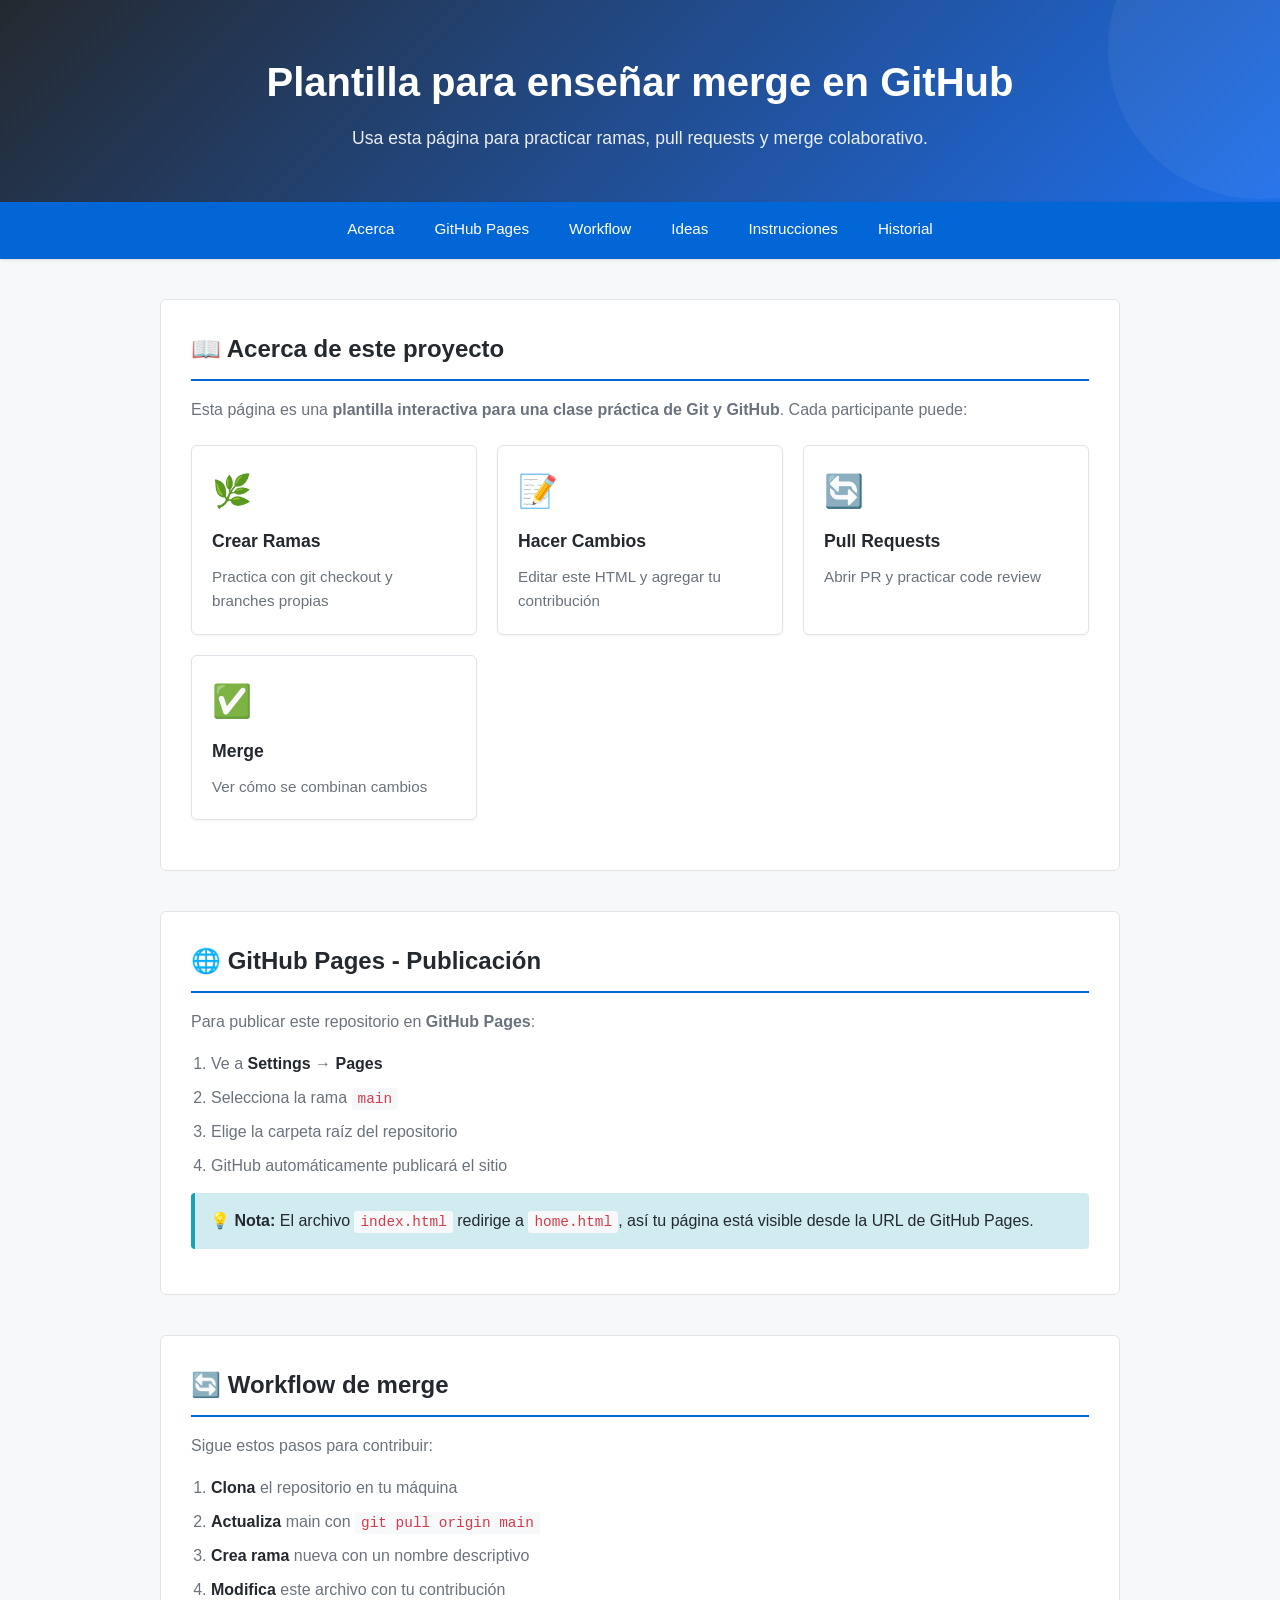
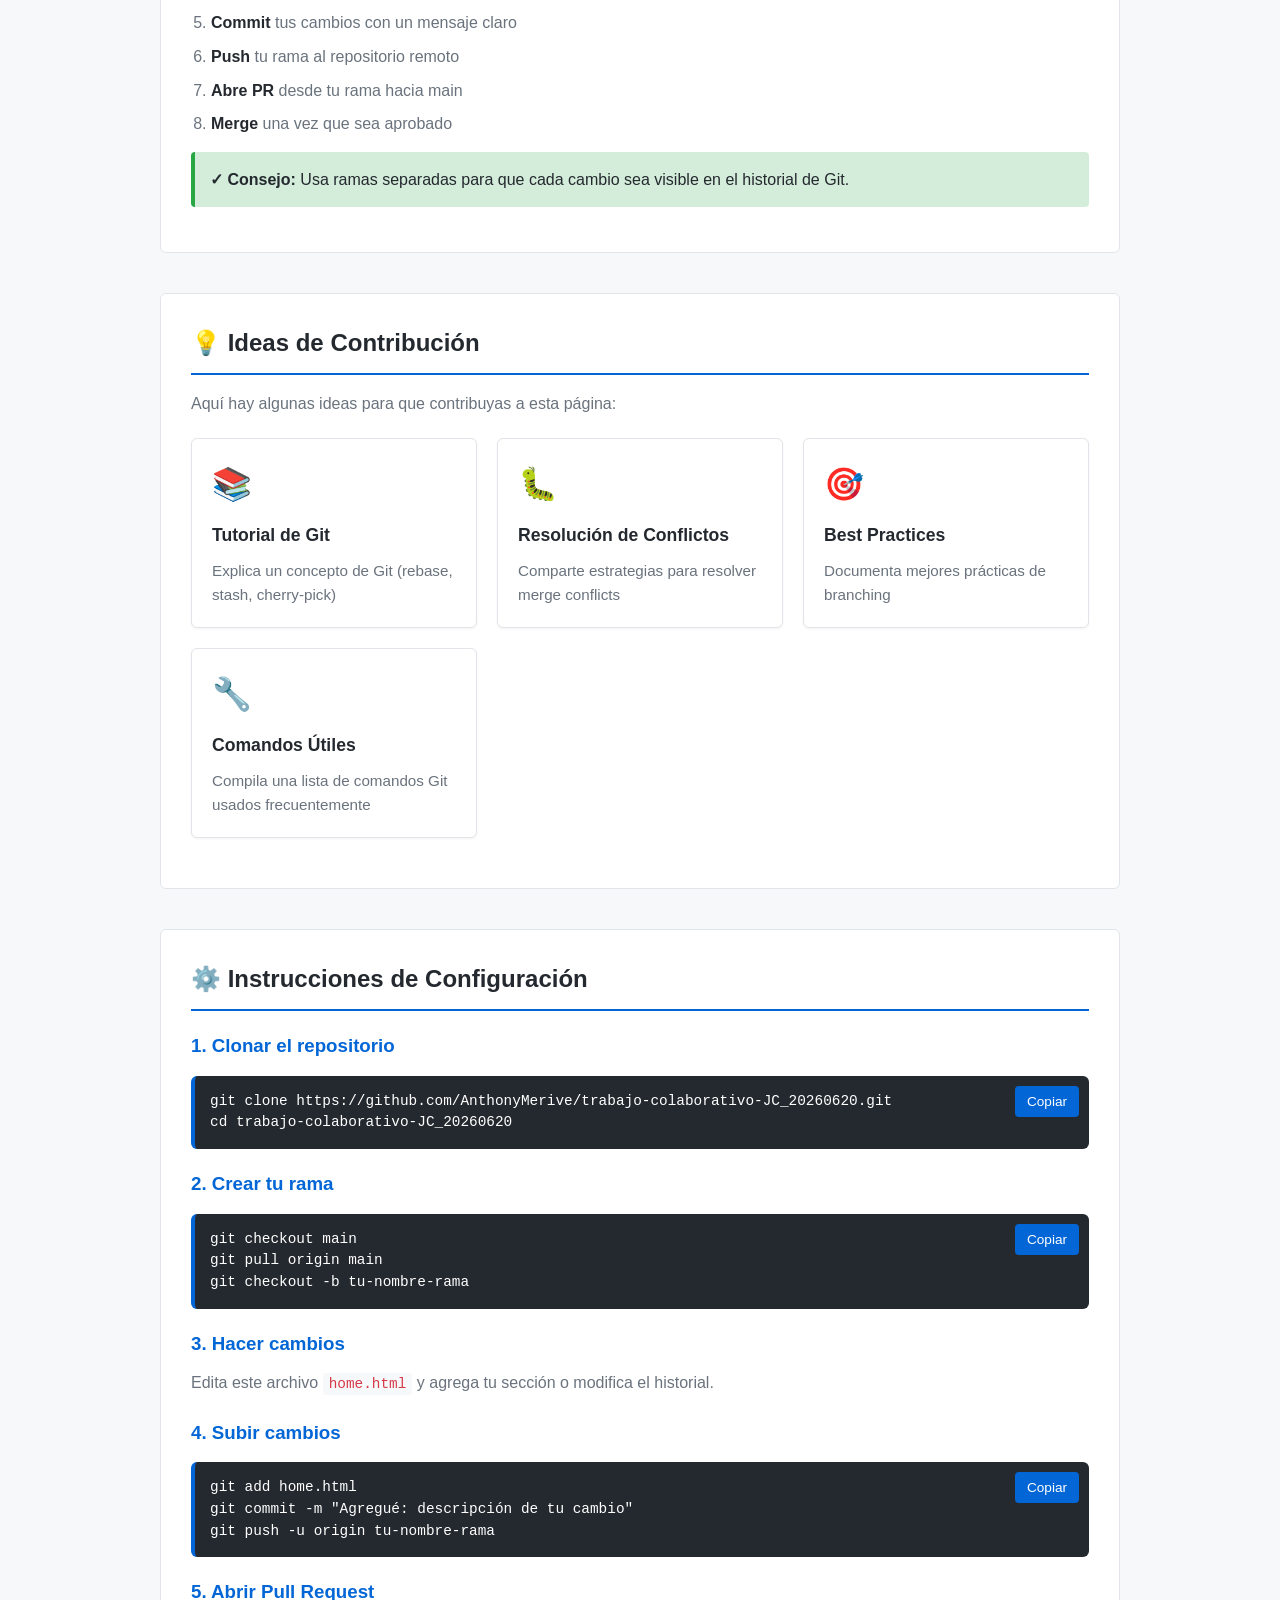
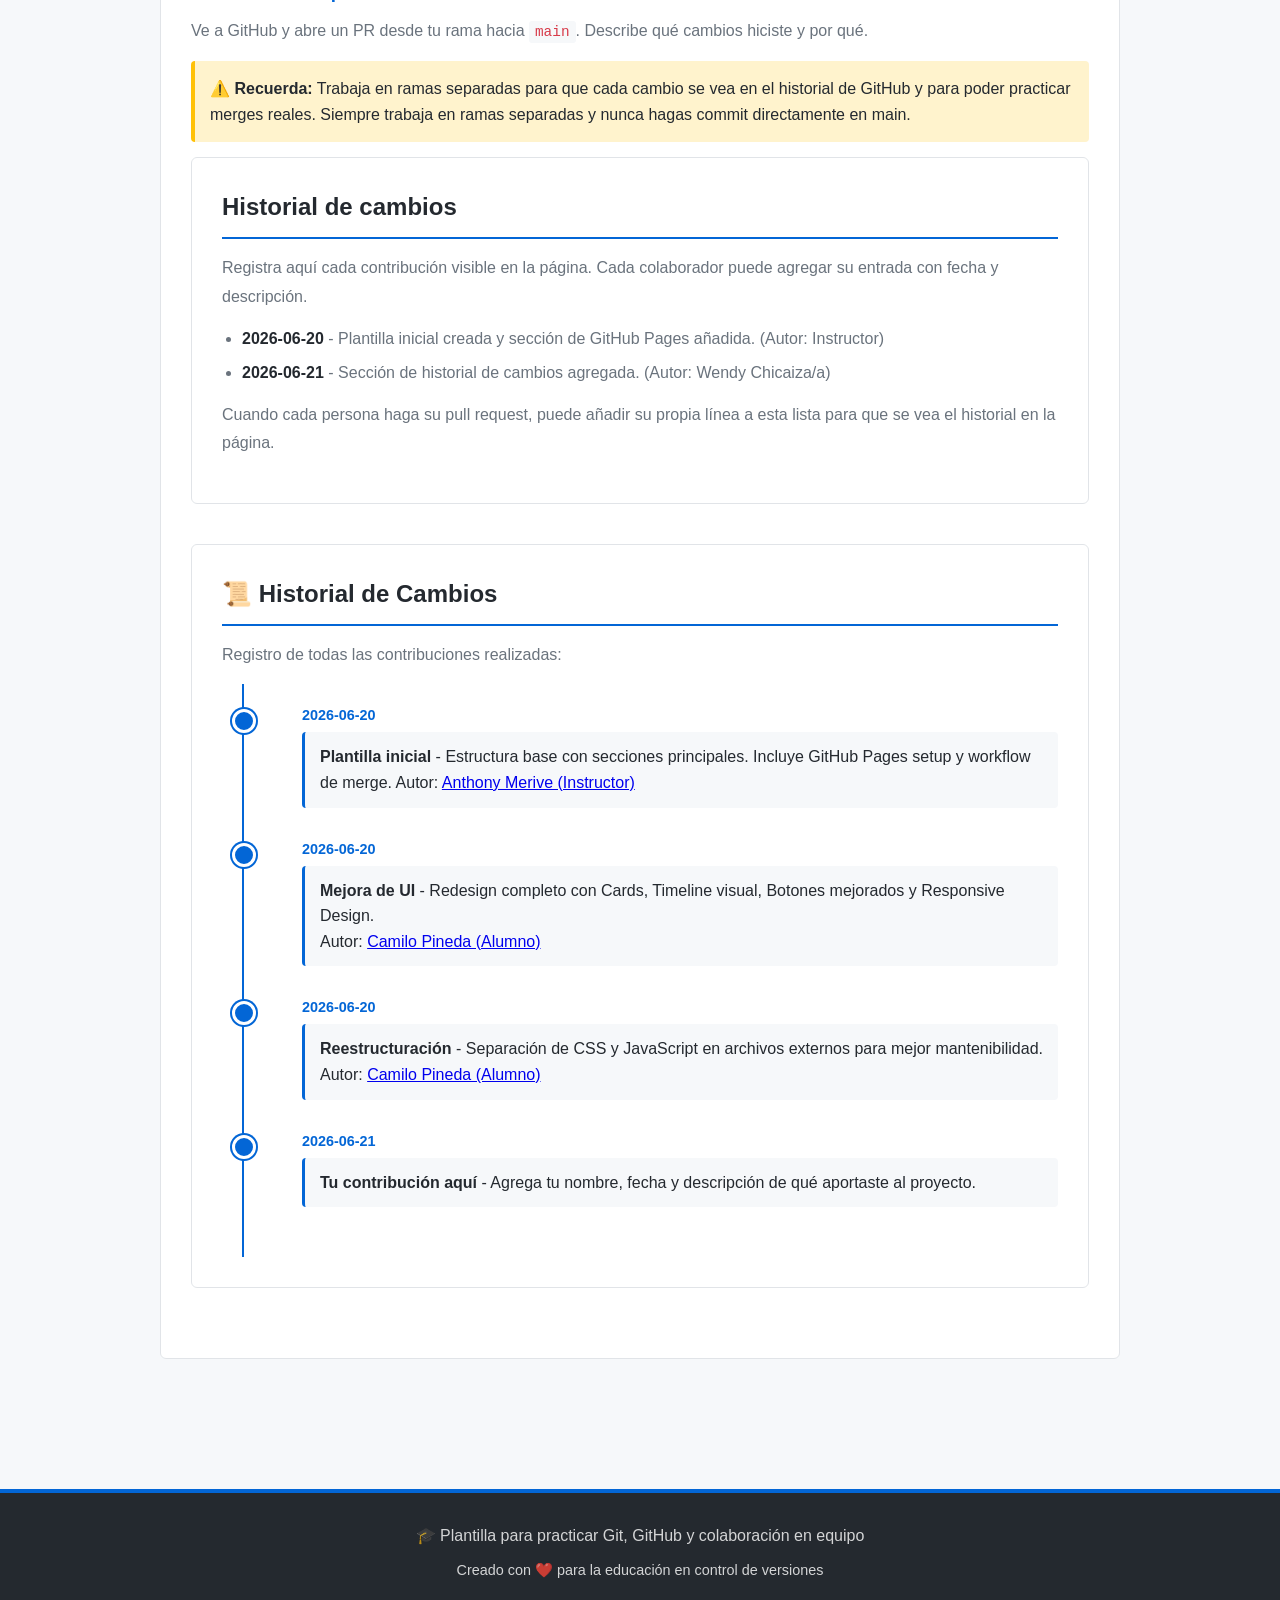
==== commit d0dc601d: "Merge branch 'main' into Camilo_Pineda" ====
--- a/home.html
+++ b/home.html
@@ -4,61 +4,7 @@
     <meta charset="UTF-8" />
     <meta name="viewport" content="width=device-width, initial-scale=1.0" />
     <title>Plantilla de Merge en GitHub</title>
-    <style>
-        body {
-            font-family: Arial, sans-serif;
-            line-height: 1.6;
-            margin: 0;
-            padding: 0;
-            background: #f4f4f4;
-            color: #333;
-        }
-        header {
-            background: #24292f;
-            color: #fff;
-            padding: 20px;
-            text-align: center;
-        }
-        nav {
-            background: #0366d6;
-            padding: 10px;
-            text-align: center;
-        }
-        nav a {
-            color: #fff;
-            margin: 0 10px;
-            text-decoration: none;
-        }
-        main {
-            padding: 20px;
-            max-width: 900px;
-            margin: 0 auto;
-            background: #fff;
-        }
-        section {
-            margin-bottom: 30px;
-        }
-        h1, h2 {
-            margin-top: 0;
-        }
-        code {
-            background: #eef;
-            padding: 2px 4px;
-            border-radius: 4px;
-        }
-        pre {
-            background: #f0f0f0;
-            padding: 10px;
-            overflow-x: auto;
-            border-radius: 4px;
-        }
-        footer {
-            background: #24292f;
-            color: #fff;
-            text-align: center;
-            padding: 15px;
-        }
-    </style>
+    <link rel="stylesheet" href="styles.css">
 </head>
 <body>
     <header>
@@ -70,58 +16,123 @@
         <a href="#about">Acerca</a>
         <a href="#github-pages">GitHub Pages</a>
         <a href="#workflow">Workflow</a>
-        <a href="#activity">Actividad</a>
+        <a href="#ideas">Ideas</a>
         <a href="#instructions">Instrucciones</a>
+        <a href="#history">Historial</a>
     </nav>
 
     <main>
         <section id="about">
-            <h2>Acerca</h2>
-            <p>Esta página es una plantilla para una clase práctica de GitHub. Cada participante puede subir cambios a <code>home.html</code>, abrir un pull request y ver cómo se realiza el merge.</p>
+            <h2>📖 Acerca de este proyecto</h2>
+            <p>Esta página es una <strong>plantilla interactiva para una clase práctica de Git y GitHub</strong>. Cada participante puede:</p>
+            <div class="cards">
+                <div class="card">
+                    <div class="card-icon">🌿</div>
+                    <div class="card-title">Crear Ramas</div>
+                    <div class="card-text">Practica con git checkout y branches propias</div>
+                </div>
+                <div class="card">
+                    <div class="card-icon">📝</div>
+                    <div class="card-title">Hacer Cambios</div>
+                    <div class="card-text">Editar este HTML y agregar tu contribución</div>
+                </div>
+                <div class="card">
+                    <div class="card-icon">🔄</div>
+                    <div class="card-title">Pull Requests</div>
+                    <div class="card-text">Abrir PR y practicar code review</div>
+                </div>
+                <div class="card">
+                    <div class="card-icon">✅</div>
+                    <div class="card-title">Merge</div>
+                    <div class="card-text">Ver cómo se combinan cambios</div>
+                </div>
+            </div>
         </section>
 
         <section id="github-pages">
-            <h2>GitHub Pages</h2>
-            <p>Para publicar este repositorio en GitHub Pages, activa Pages en la rama <code>main</code> y usa la raíz del repositorio.</p>
-            <p>Este repositorio incluye un <code>index.html</code> que redirige automáticamente a <code>home.html</code>, para que tu página sea visible desde la URL de Pages.</p>
+            <h2>🌐 GitHub Pages - Publicación</h2>
+            <p>Para publicar este repositorio en <strong>GitHub Pages</strong>:</p>
+            <ol>
+                <li>Ve a <strong>Settings</strong> → <strong>Pages</strong></li>
+                <li>Selecciona la rama <code>main</code></li>
+                <li>Elige la carpeta raíz del repositorio</li>
+                <li>GitHub automáticamente publicará el sitio</li>
+            </ol>
+            <div class="info-box">
+                <strong>💡 Nota:</strong> El archivo <code>index.html</code> redirige a <code>home.html</code>, así tu página está visible desde la URL de GitHub Pages.
+            </div>
         </section>
 
         <section id="workflow">
-            <h2>Workflow de merge</h2>
+            <h2>🔄 Workflow de merge</h2>
+            <p>Sigue estos pasos para contribuir:</p>
             <ol>
-                <li>Clona el repositorio.</li>
-                <li>Actualiza <code>main</code> y crea una rama nueva.</li>
-                <li>Modifica <code>home.html</code> con tu contribución.</li>
-                <li>Haz commit y sube tu rama al remoto.</li>
-                <li>Abre un pull request y pide revisión.</li>
-                <li>Haz merge una vez aprobado.</li>
+                <li><strong>Clona</strong> el repositorio en tu máquina</li>
+                <li><strong>Actualiza</strong> main con <code>git pull origin main</code></li>
+                <li><strong>Crea rama</strong> nueva con un nombre descriptivo</li>
+                <li><strong>Modifica</strong> este archivo con tu contribución</li>
+                <li><strong>Commit</strong> tus cambios con un mensaje claro</li>
+                <li><strong>Push</strong> tu rama al repositorio remoto</li>
+                <li><strong>Abre PR</strong> desde tu rama hacia main</li>
+                <li><strong>Merge</strong> una vez que sea aprobado</li>
             </ol>
+            <div class="success-box">
+                <strong>✓ Consejo:</strong> Usa ramas separadas para que cada cambio sea visible en el historial de Git.
+            </div>
         </section>
 
-        <section id="activity">
-            <h2>Actividad colaborativa</h2>
-            <p>Cada persona debe hacer cambios en <code>home.html</code> y documentar brevemente qué aportó. Algunas ideas:</p>
-            <ul>
-                <li>Añadir una breve explicación sobre Git o GitHub.</li>
-                <li>Escribir un consejo para resolver conflictos.</li>
-                <li>Describir cómo se revisa un pull request.</li>
-            </ul>
+        <section id="ideas">
+            <h2>💡 Ideas de Contribución</h2>
+            <p>Aquí hay algunas ideas para que contribuyas a esta página:</p>
+            <div class="cards">
+                <div class="card">
+                    <div class="card-icon">📚</div>
+                    <div class="card-title">Tutorial de Git</div>
+                    <div class="card-text">Explica un concepto de Git (rebase, stash, cherry-pick)</div>
+                </div>
+                <div class="card">
+                    <div class="card-icon">🐛</div>
+                    <div class="card-title">Resolución de Conflictos</div>
+                    <div class="card-text">Comparte estrategias para resolver merge conflicts</div>
+                </div>
+                <div class="card">
+                    <div class="card-icon">🎯</div>
+                    <div class="card-title">Best Practices</div>
+                    <div class="card-text">Documenta mejores prácticas de branching</div>
+                </div>
+                <div class="card">
+                    <div class="card-icon">🔧</div>
+                    <div class="card-title">Comandos Útiles</div>
+                    <div class="card-text">Compila una lista de comandos Git usados frecuentemente</div>
+                </div>
+            </div>
         </section>
 
         <section id="instructions">
-            <h2>Instrucciones</h2>
-            <p>Usa estos comandos para trabajar en Git:</p>
+            <h2>⚙️ Instrucciones de Configuración</h2>
+            <h3>1. Clonar el repositorio</h3>
+            <pre><code>git clone https://github.com/AnthonyMerive/trabajo-colaborativo-JC_20260620.git
+cd trabajo-colaborativo-JC_20260620</code></pre>
+
+            <h3>2. Crear tu rama</h3>
             <pre><code>git checkout main
 git pull origin main
-git checkout -b mi-rama-nombre
-# edita home.html
-git add home.html
-git commit -m "Añade mi contribución a home.html"
-git push -u origin mi-rama-nombre</code></pre>
-            <p>Luego crea un pull request en GitHub y describe tus cambios.</p>
-            <p>Al hacer merge, tu contribución aparecerá en el sitio de GitHub Pages.</p>
-        </section>
+git checkout -b tu-nombre-rama</code></pre>
 
+            <h3>3. Hacer cambios</h3>
+            <p>Edita este archivo <code>home.html</code> y agrega tu sección o modifica el historial.</p>
+
+            <h3>4. Subir cambios</h3>
+            <pre><code>git add home.html
+git commit -m "Agregué: descripción de tu cambio"
+git push -u origin tu-nombre-rama</code></pre>
+
+            <h3>5. Abrir Pull Request</h3>
+            <p>Ve a GitHub y abre un PR desde tu rama hacia <code>main</code>. Describe qué cambios hiciste y por qué.</p>
+
+            <div class="highlight">
+                <strong>⚠️ Recuerda:</strong> Trabaja en ramas separadas para que cada cambio se vea en el historial de GitHub y para poder practicar merges reales. Siempre trabaja en ramas separadas y nunca hagas commit directamente en main.
+            </div>
         <section id="history">
             <h2>Historial de cambios</h2>
             <p>Registra aquí cada contribución visible en la página. Cada colaborador puede agregar su entrada con fecha y descripción.</p>
@@ -132,14 +143,45 @@
             <p>Cuando cada persona haga su pull request, puede añadir su propia línea a esta lista para que se vea el historial en la página.</p>
         </section>
 
-        <section id="notes">
-            <h2>Notas</h2>
-            <p>Trabaja en ramas separadas para que cada cambio se vea en el historial de GitHub y para poder practicar merges reales.</p>
+        <section id="history">
+            <h2>📜 Historial de Cambios</h2>
+            <p>Registro de todas las contribuciones realizadas:</p>
+            <div class="timeline">
+                <div class="timeline-item">
+                    <div class="timeline-date">2026-06-20</div>
+                    <div class="timeline-content">
+                        <strong>Plantilla inicial</strong> - Estructura base con secciones principales. Incluye GitHub Pages setup y workflow de merge. Autor: <a href="https://github.com/AnthonyMerive" target="_blank">Anthony Merive (Instructor)</a>
+                    </div> 
+                </div>
+                <div class="timeline-item">
+                    <div class="timeline-date">2026-06-20</div>
+                    <div class="timeline-content">
+                        <strong>Mejora de UI</strong> - Redesign completo con Cards, Timeline visual, Botones mejorados y Responsive Design. <br>
+                        Autor: <a href="https://github.com/Kmlozmz" target="_blank">Camilo Pineda (Alumno)</a>
+                    </div>
+                </div>
+                <div class="timeline-item">
+                    <div class="timeline-date">2026-06-20</div>
+                    <div class="timeline-content">
+                        <strong>Reestructuración</strong> - Separación de CSS y JavaScript en archivos externos para mejor mantenibilidad. <br>
+                        Autor: <a href="https://github.com/Kmlozmz" target="_blank">Camilo Pineda (Alumno)</a>
+                    </div>
+                </div>
+                <div class="timeline-item">
+                    <div class="timeline-date">2026-06-21</div>
+                    <div class="timeline-content">
+                        <strong>Tu contribución aquí</strong> - Agrega tu nombre, fecha y descripción de qué aportaste al proyecto.
+                    </div>
+                </div>
+            </div>
         </section>
     </main>
 
     <footer>
-        <p>Plantilla para practicar merge y GitHub Pages.</p>
+        <p>🎓 Plantilla para practicar Git, GitHub y colaboración en equipo</p>
+        <p style="font-size: 0.9rem; margin-top: 10px;">Creado con ❤️ para la educación en control de versiones</p>
     </footer>
+
+    <script src="main.js"></script>
 </body>
 </html>
--- a/styles.css
+++ b/styles.css
@@ -0,0 +1,411 @@
+* {
+    margin: 0;
+    padding: 0;
+    box-sizing: border-box;
+}
+
+:root {
+    --primary: #0366d6;
+    --primary-dark: #24292f;
+    --success: #28a745;
+    --warning: #ffc107;
+    --light: #f6f8fa;
+    --border: #e1e4e8;
+    --text: #24292f;
+    --text-secondary: #6a737d;
+}
+
+body {
+    font-family: -apple-system, BlinkMacSystemFont, 'Segoe UI', Helvetica, Arial, sans-serif;
+    line-height: 1.6;
+    color: var(--text);
+    background: var(--light);
+}
+
+/* =============== HEADER =============== */
+header {
+    background: linear-gradient(135deg, var(--primary-dark) 0%, #1f6feb 100%);
+    color: #fff;
+    padding: 50px 20px;
+    text-align: center;
+    box-shadow: 0 2px 8px rgba(0, 0, 0, 0.1);
+    position: relative;
+    overflow: hidden;
+}
+
+header::before {
+    content: '';
+    position: absolute;
+    top: -50%;
+    right: -10%;
+    width: 300px;
+    height: 300px;
+    background: rgba(255, 255, 255, 0.05);
+    border-radius: 50%;
+}
+
+header h1 {
+    font-size: 2.5rem;
+    margin-bottom: 10px;
+    position: relative;
+    z-index: 1;
+}
+
+header p {
+    font-size: 1.1rem;
+    opacity: 0.9;
+    position: relative;
+    z-index: 1;
+}
+
+/* =============== NAV =============== */
+nav {
+    background: var(--primary);
+    padding: 0;
+    display: flex;
+    justify-content: center;
+    flex-wrap: wrap;
+    box-shadow: 0 1px 3px rgba(0, 0, 0, 0.12);
+    position: sticky;
+    top: 0;
+    z-index: 100;
+}
+
+nav a {
+    color: #fff;
+    padding: 15px 20px;
+    text-decoration: none;
+    transition: background 0.3s ease;
+    display: inline-block;
+    border-bottom: 3px solid transparent;
+    font-weight: 500;
+    font-size: 0.95rem;
+}
+
+nav a:hover {
+    background: rgba(255, 255, 255, 0.2);
+    border-bottom-color: #fff;
+}
+
+/* =============== MAIN =============== */
+main {
+    max-width: 1000px;
+    margin: 0 auto;
+    padding: 40px 20px;
+}
+
+section {
+    margin-bottom: 40px;
+    background: #fff;
+    padding: 30px;
+    border-radius: 6px;
+    border: 1px solid var(--border);
+    transition: box-shadow 0.3s ease;
+    opacity: 0;
+    animation: fadeIn 0.6s ease-out forwards;
+}
+
+section:hover {
+    box-shadow: 0 3px 12px rgba(0, 0, 0, 0.08);
+}
+
+section h2 {
+    color: var(--primary-dark);
+    margin-bottom: 15px;
+    font-size: 1.5rem;
+    border-bottom: 2px solid var(--primary);
+    padding-bottom: 10px;
+}
+
+section h3 {
+    color: var(--primary);
+    margin-top: 20px;
+    margin-bottom: 10px;
+}
+
+section p {
+    margin-bottom: 15px;
+    color: var(--text-secondary);
+    line-height: 1.8;
+}
+
+code {
+    background: #f6f8fa;
+    padding: 3px 6px;
+    border-radius: 3px;
+    font-family: 'Courier New', monospace;
+    font-size: 0.9em;
+    color: #d73a49;
+}
+
+pre {
+    background: var(--primary-dark);
+    color: #fff;
+    padding: 15px;
+    overflow-x: auto;
+    border-radius: 6px;
+    margin: 15px 0;
+    line-height: 1.5;
+    border-left: 4px solid var(--primary);
+    position: relative;
+}
+
+pre code {
+    background: none;
+    padding: 0;
+    color: inherit;
+}
+
+ol, ul {
+    margin-left: 20px;
+    margin-bottom: 15px;
+}
+
+li {
+    margin-bottom: 8px;
+    color: var(--text-secondary);
+}
+
+li strong {
+    color: var(--text);
+}
+
+/* =============== LÍNEA DE TIEMPO =============== */
+.timeline {
+    position: relative;
+    padding: 20px 0;
+}
+
+.timeline::before {
+    content: '';
+    position: absolute;
+    left: 20px;
+    top: 0;
+    bottom: 0;
+    width: 2px;
+    background: var(--primary);
+}
+
+.timeline-item {
+    margin-left: 80px;
+    margin-bottom: 30px;
+    position: relative;
+}
+
+.timeline-item::before {
+    content: '';
+    position: absolute;
+    left: -70px;
+    top: 5px;
+    width: 18px;
+    height: 18px;
+    background: var(--primary);
+    border-radius: 50%;
+    border: 3px solid #fff;
+    box-shadow: 0 0 0 2px var(--primary);
+}
+
+.timeline-date {
+    font-weight: 600;
+    color: var(--primary);
+    font-size: 0.9rem;
+    margin-bottom: 5px;
+}
+
+.timeline-content {
+    background: var(--light);
+    padding: 12px 15px;
+    border-radius: 4px;
+    border-left: 3px solid var(--primary);
+}
+
+/* =============== CARDS =============== */
+.cards {
+    display: grid;
+    grid-template-columns: repeat(auto-fit, minmax(260px, 1fr));
+    gap: 20px;
+    margin: 20px 0;
+}
+
+.card {
+    background: #fff;
+    border: 1px solid var(--border);
+    border-radius: 6px;
+    padding: 20px;
+    transition: all 0.3s ease;
+    box-shadow: 0 1px 3px rgba(0, 0, 0, 0.05);
+}
+
+.card:hover {
+    box-shadow: 0 6px 20px rgba(0, 0, 0, 0.1);
+    transform: translateY(-4px);
+}
+
+.card-icon {
+    font-size: 2rem;
+    margin-bottom: 10px;
+}
+
+.card-title {
+    font-size: 1.1rem;
+    font-weight: 600;
+    color: var(--primary-dark);
+    margin-bottom: 10px;
+}
+
+.card-text {
+    color: var(--text-secondary);
+    font-size: 0.95rem;
+    line-height: 1.6;
+}
+
+/* =============== INFO BOXES =============== */
+.info-box {
+    background: #d1ecf1;
+    padding: 15px;
+    border-left: 4px solid #17a2b8;
+    border-radius: 4px;
+    margin: 15px 0;
+}
+
+.success-box {
+    background: #d4edda;
+    padding: 15px;
+    border-left: 4px solid var(--success);
+    border-radius: 4px;
+    margin: 15px 0;
+}
+
+.highlight {
+    background: #fff3cd;
+    padding: 15px;
+    border-left: 4px solid var(--warning);
+    border-radius: 4px;
+    margin: 15px 0;
+}
+
+/* =============== FOOTER =============== */
+footer {
+    background: var(--primary-dark);
+    color: #fff;
+    text-align: center;
+    padding: 30px 20px;
+    margin-top: 50px;
+    border-top: 4px solid var(--primary);
+}
+
+footer p {
+    margin: 0;
+    opacity: 0.8;
+}
+
+/* =============== BOTÓN DE COPIA=============== */
+.copy-btn {
+    position: absolute;
+    top: 10px;
+    right: 10px;
+    background: var(--primary);
+    color: white;
+    border: none;
+    padding: 8px 12px;
+    border-radius: 4px;
+    cursor: pointer;
+    font-size: 0.85rem;
+    transition: background 0.3s ease;
+}
+
+.copy-btn:hover {
+    background: #0256c7;
+}
+
+/* =============== ANIMACIONES =============== */
+@keyframes fadeIn {
+    from {
+        opacity: 0;
+        transform: translateY(20px);
+    }
+    to {
+        opacity: 1;
+        transform: translateY(0);
+    }
+}
+
+/* Animación de carga escalonada */
+section:nth-child(1) { animation-delay: 0s; }
+section:nth-child(2) { animation-delay: 0.1s; }
+section:nth-child(3) { animation-delay: 0.2s; }
+section:nth-child(4) { animation-delay: 0.3s; }
+section:nth-child(5) { animation-delay: 0.4s; }
+section:nth-child(6) { animation-delay: 0.5s; }
+
+/* =============== RESPONSIVE =============== */
+@media (max-width: 768px) {
+    header h1 {
+        font-size: 1.8rem;
+    }
+
+    header p {
+        font-size: 1rem;
+    }
+
+    nav a {
+        border-bottom: none;
+        border-left: 3px solid transparent;
+        padding: 12px 15px;
+    }
+
+    nav a:hover {
+        border-left-color: #fff;
+    }
+
+    section {
+        padding: 20px;
+    }
+
+    section h2 {
+        font-size: 1.2rem;
+    }
+
+    main {
+        padding: 20px 15px;
+    }
+
+    .timeline::before {
+        left: 10px;
+    }
+
+    .timeline-item {
+        margin-left: 50px;
+    }
+
+    .timeline-item::before {
+        left: -38px;
+    }
+
+    .cards {
+        grid-template-columns: 1fr;
+    }
+}
+
+@media (max-width: 480px) {
+    body {
+        font-size: 0.95rem;
+    }
+
+    header {
+        padding: 30px 15px;
+    }
+
+    header h1 {
+        font-size: 1.5rem;
+    }
+
+    nav a {
+        padding: 10px;
+        font-size: 0.9rem;
+    }
+
+    pre {
+        font-size: 0.85rem;
+    }
+}
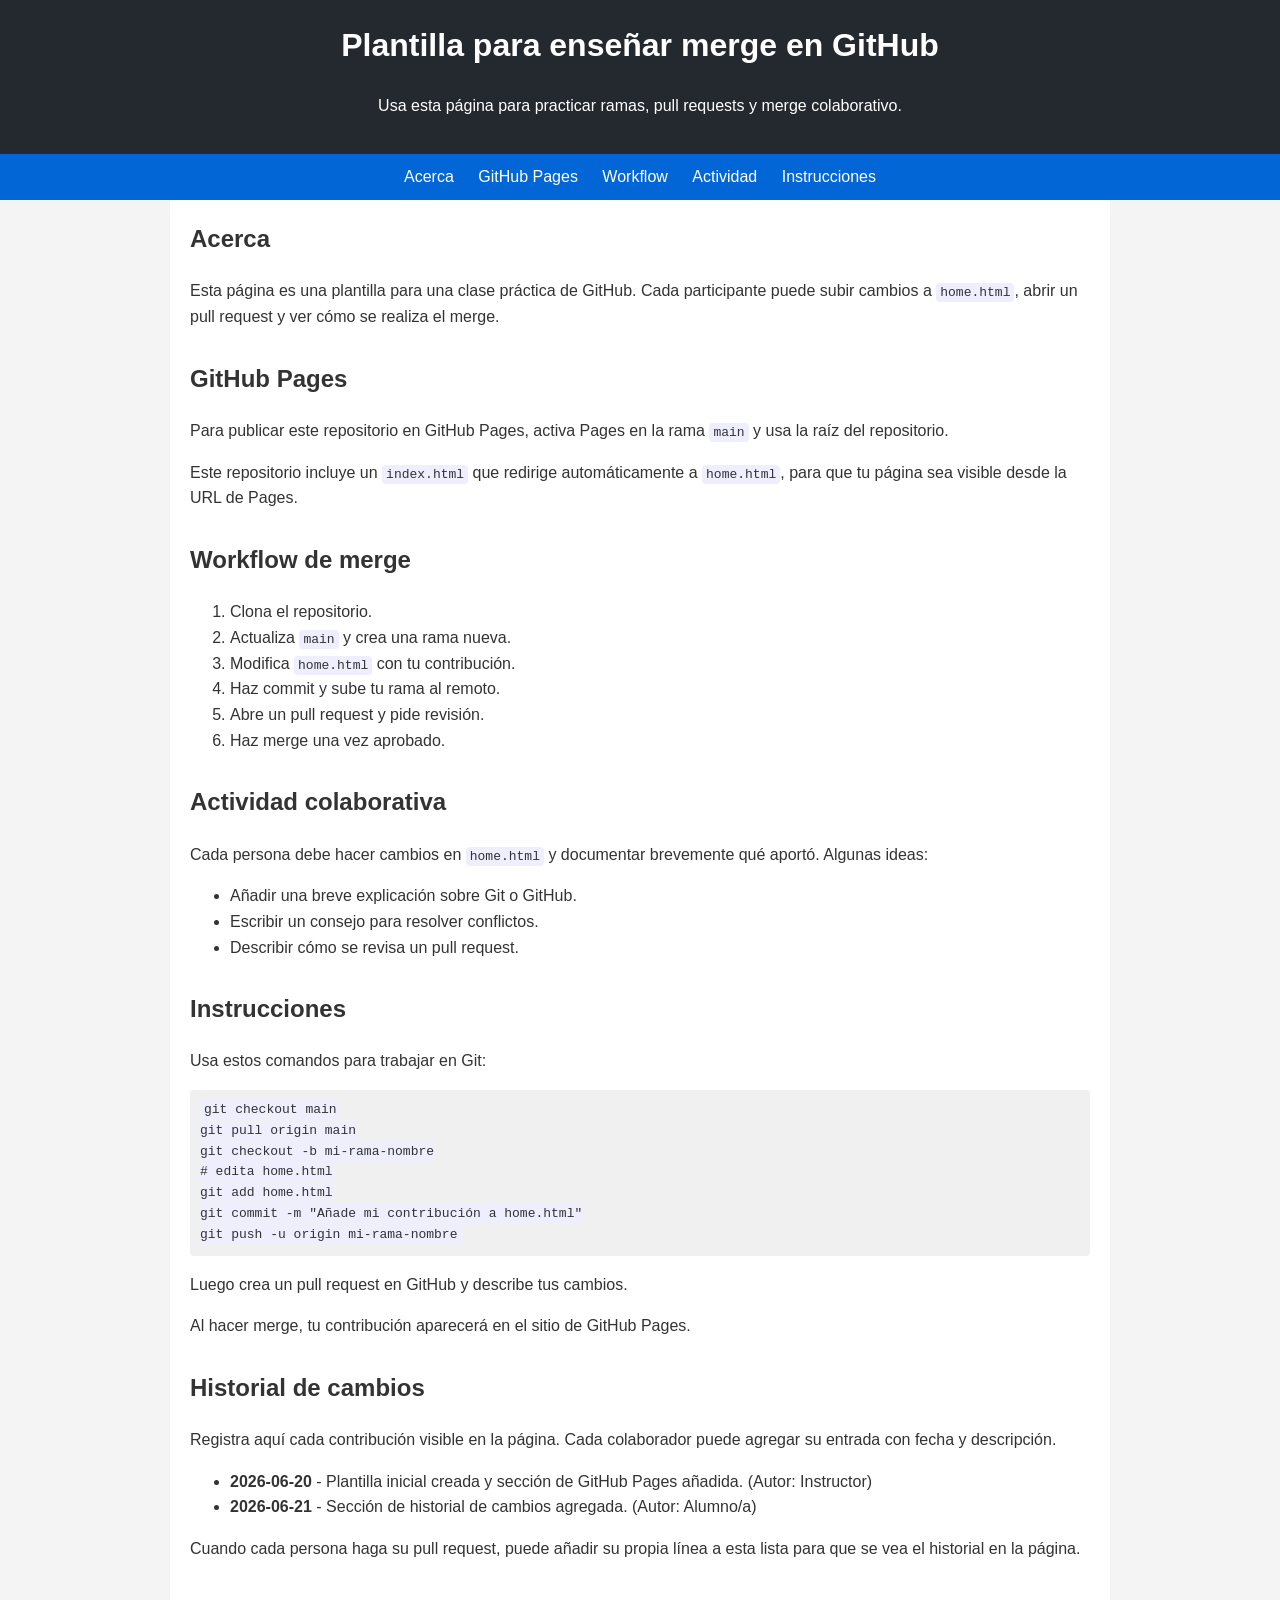
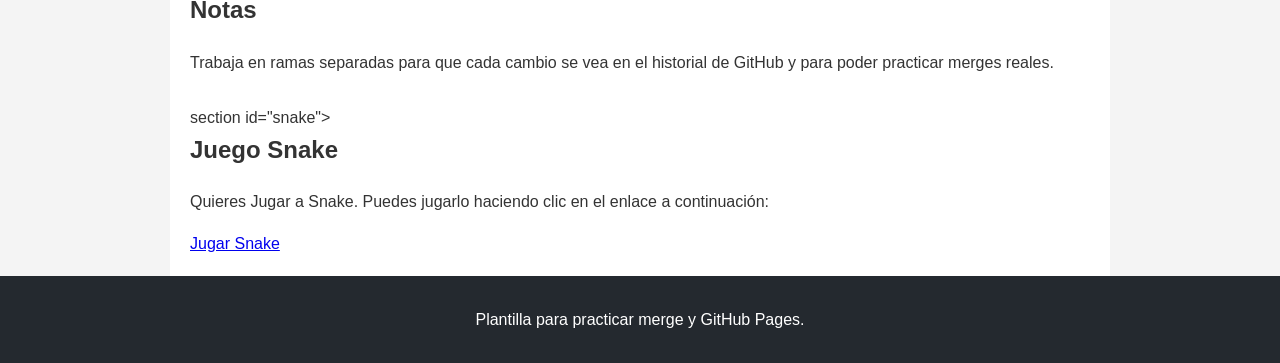
==== commit 84f92c8a: "Se creo un section en home.html para la correcta implementación del snake.htlm" ====
--- a/home.html
+++ b/home.html
@@ -4,7 +4,61 @@
     <meta charset="UTF-8" />
     <meta name="viewport" content="width=device-width, initial-scale=1.0" />
     <title>Plantilla de Merge en GitHub</title>
-    <link rel="stylesheet" href="styles.css">
+    <style>
+        body {
+            font-family: Arial, sans-serif;
+            line-height: 1.6;
+            margin: 0;
+            padding: 0;
+            background: #f4f4f4;
+            color: #333;
+        }
+        header {
+            background: #24292f;
+            color: #fff;
+            padding: 20px;
+            text-align: center;
+        }
+        nav {
+            background: #0366d6;
+            padding: 10px;
+            text-align: center;
+        }
+        nav a {
+            color: #fff;
+            margin: 0 10px;
+            text-decoration: none;
+        }
+        main {
+            padding: 20px;
+            max-width: 900px;
+            margin: 0 auto;
+            background: #fff;
+        }
+        section {
+            margin-bottom: 30px;
+        }
+        h1, h2 {
+            margin-top: 0;
+        }
+        code {
+            background: #eef;
+            padding: 2px 4px;
+            border-radius: 4px;
+        }
+        pre {
+            background: #f0f0f0;
+            padding: 10px;
+            overflow-x: auto;
+            border-radius: 4px;
+        }
+        footer {
+            background: #24292f;
+            color: #fff;
+            text-align: center;
+            padding: 15px;
+        }
+    </style>
 </head>
 <body>
     <header>
@@ -16,172 +70,80 @@
         <a href="#about">Acerca</a>
         <a href="#github-pages">GitHub Pages</a>
         <a href="#workflow">Workflow</a>
-        <a href="#ideas">Ideas</a>
+        <a href="#activity">Actividad</a>
         <a href="#instructions">Instrucciones</a>
-        <a href="#history">Historial</a>
     </nav>
 
     <main>
         <section id="about">
-            <h2>📖 Acerca de este proyecto</h2>
-            <p>Esta página es una <strong>plantilla interactiva para una clase práctica de Git y GitHub</strong>. Cada participante puede:</p>
-            <div class="cards">
-                <div class="card">
-                    <div class="card-icon">🌿</div>
-                    <div class="card-title">Crear Ramas</div>
-                    <div class="card-text">Practica con git checkout y branches propias</div>
-                </div>
-                <div class="card">
-                    <div class="card-icon">📝</div>
-                    <div class="card-title">Hacer Cambios</div>
-                    <div class="card-text">Editar este HTML y agregar tu contribución</div>
-                </div>
-                <div class="card">
-                    <div class="card-icon">🔄</div>
-                    <div class="card-title">Pull Requests</div>
-                    <div class="card-text">Abrir PR y practicar code review</div>
-                </div>
-                <div class="card">
-                    <div class="card-icon">✅</div>
-                    <div class="card-title">Merge</div>
-                    <div class="card-text">Ver cómo se combinan cambios</div>
-                </div>
-            </div>
+            <h2>Acerca</h2>
+            <p>Esta página es una plantilla para una clase práctica de GitHub. Cada participante puede subir cambios a <code>home.html</code>, abrir un pull request y ver cómo se realiza el merge.</p>
         </section>
 
         <section id="github-pages">
-            <h2>🌐 GitHub Pages - Publicación</h2>
-            <p>Para publicar este repositorio en <strong>GitHub Pages</strong>:</p>
-            <ol>
-                <li>Ve a <strong>Settings</strong> → <strong>Pages</strong></li>
-                <li>Selecciona la rama <code>main</code></li>
-                <li>Elige la carpeta raíz del repositorio</li>
-                <li>GitHub automáticamente publicará el sitio</li>
-            </ol>
-            <div class="info-box">
-                <strong>💡 Nota:</strong> El archivo <code>index.html</code> redirige a <code>home.html</code>, así tu página está visible desde la URL de GitHub Pages.
-            </div>
+            <h2>GitHub Pages</h2>
+            <p>Para publicar este repositorio en GitHub Pages, activa Pages en la rama <code>main</code> y usa la raíz del repositorio.</p>
+            <p>Este repositorio incluye un <code>index.html</code> que redirige automáticamente a <code>home.html</code>, para que tu página sea visible desde la URL de Pages.</p>
         </section>
 
         <section id="workflow">
-            <h2>🔄 Workflow de merge</h2>
-            <p>Sigue estos pasos para contribuir:</p>
+            <h2>Workflow de merge</h2>
             <ol>
-                <li><strong>Clona</strong> el repositorio en tu máquina</li>
-                <li><strong>Actualiza</strong> main con <code>git pull origin main</code></li>
-                <li><strong>Crea rama</strong> nueva con un nombre descriptivo</li>
-                <li><strong>Modifica</strong> este archivo con tu contribución</li>
-                <li><strong>Commit</strong> tus cambios con un mensaje claro</li>
-                <li><strong>Push</strong> tu rama al repositorio remoto</li>
-                <li><strong>Abre PR</strong> desde tu rama hacia main</li>
-                <li><strong>Merge</strong> una vez que sea aprobado</li>
+                <li>Clona el repositorio.</li>
+                <li>Actualiza <code>main</code> y crea una rama nueva.</li>
+                <li>Modifica <code>home.html</code> con tu contribución.</li>
+                <li>Haz commit y sube tu rama al remoto.</li>
+                <li>Abre un pull request y pide revisión.</li>
+                <li>Haz merge una vez aprobado.</li>
             </ol>
-            <div class="success-box">
-                <strong>✓ Consejo:</strong> Usa ramas separadas para que cada cambio sea visible en el historial de Git.
-            </div>
         </section>
 
-        <section id="ideas">
-            <h2>💡 Ideas de Contribución</h2>
-            <p>Aquí hay algunas ideas para que contribuyas a esta página:</p>
-            <div class="cards">
-                <div class="card">
-                    <div class="card-icon">📚</div>
-                    <div class="card-title">Tutorial de Git</div>
-                    <div class="card-text">Explica un concepto de Git (rebase, stash, cherry-pick)</div>
-                </div>
-                <div class="card">
-                    <div class="card-icon">🐛</div>
-                    <div class="card-title">Resolución de Conflictos</div>
-                    <div class="card-text">Comparte estrategias para resolver merge conflicts</div>
-                </div>
-                <div class="card">
-                    <div class="card-icon">🎯</div>
-                    <div class="card-title">Best Practices</div>
-                    <div class="card-text">Documenta mejores prácticas de branching</div>
-                </div>
-                <div class="card">
-                    <div class="card-icon">🔧</div>
-                    <div class="card-title">Comandos Útiles</div>
-                    <div class="card-text">Compila una lista de comandos Git usados frecuentemente</div>
-                </div>
-            </div>
+        <section id="activity">
+            <h2>Actividad colaborativa</h2>
+            <p>Cada persona debe hacer cambios en <code>home.html</code> y documentar brevemente qué aportó. Algunas ideas:</p>
+            <ul>
+                <li>Añadir una breve explicación sobre Git o GitHub.</li>
+                <li>Escribir un consejo para resolver conflictos.</li>
+                <li>Describir cómo se revisa un pull request.</li>
+            </ul>
         </section>
 
         <section id="instructions">
-            <h2>⚙️ Instrucciones de Configuración</h2>
-            <h3>1. Clonar el repositorio</h3>
-            <pre><code>git clone https://github.com/AnthonyMerive/trabajo-colaborativo-JC_20260620.git
-cd trabajo-colaborativo-JC_20260620</code></pre>
-
-            <h3>2. Crear tu rama</h3>
+            <h2>Instrucciones</h2>
+            <p>Usa estos comandos para trabajar en Git:</p>
             <pre><code>git checkout main
 git pull origin main
-git checkout -b tu-nombre-rama</code></pre>
+git checkout -b mi-rama-nombre
+# edita home.html
+git add home.html
+git commit -m "Añade mi contribución a home.html"
+git push -u origin mi-rama-nombre</code></pre>
+            <p>Luego crea un pull request en GitHub y describe tus cambios.</p>
+            <p>Al hacer merge, tu contribución aparecerá en el sitio de GitHub Pages.</p>
+        </section>
 
-            <h3>3. Hacer cambios</h3>
-            <p>Edita este archivo <code>home.html</code> y agrega tu sección o modifica el historial.</p>
-
-            <h3>4. Subir cambios</h3>
-            <pre><code>git add home.html
-git commit -m "Agregué: descripción de tu cambio"
-git push -u origin tu-nombre-rama</code></pre>
-
-            <h3>5. Abrir Pull Request</h3>
-            <p>Ve a GitHub y abre un PR desde tu rama hacia <code>main</code>. Describe qué cambios hiciste y por qué.</p>
-
-            <div class="highlight">
-                <strong>⚠️ Recuerda:</strong> Trabaja en ramas separadas para que cada cambio se vea en el historial de GitHub y para poder practicar merges reales. Siempre trabaja en ramas separadas y nunca hagas commit directamente en main.
-            </div>
         <section id="history">
             <h2>Historial de cambios</h2>
             <p>Registra aquí cada contribución visible en la página. Cada colaborador puede agregar su entrada con fecha y descripción.</p>
             <ul>
                 <li><strong>2026-06-20</strong> - Plantilla inicial creada y sección de GitHub Pages añadida. (Autor: Instructor)</li>
-                <li><strong>2026-06-21</strong> - Sección de historial de cambios agregada. (Autor: Wendy Chicaiza/a)</li>
+                <li><strong>2026-06-21</strong> - Sección de historial de cambios agregada. (Autor: Alumno/a)</li>
             </ul>
             <p>Cuando cada persona haga su pull request, puede añadir su propia línea a esta lista para que se vea el historial en la página.</p>
         </section>
 
-        <section id="history">
-            <h2>📜 Historial de Cambios</h2>
-            <p>Registro de todas las contribuciones realizadas:</p>
-            <div class="timeline">
-                <div class="timeline-item">
-                    <div class="timeline-date">2026-06-20</div>
-                    <div class="timeline-content">
-                        <strong>Plantilla inicial</strong> - Estructura base con secciones principales. Incluye GitHub Pages setup y workflow de merge. Autor: <a href="https://github.com/AnthonyMerive" target="_blank">Anthony Merive (Instructor)</a>
-                    </div> 
-                </div>
-                <div class="timeline-item">
-                    <div class="timeline-date">2026-06-20</div>
-                    <div class="timeline-content">
-                        <strong>Mejora de UI</strong> - Redesign completo con Cards, Timeline visual, Botones mejorados y Responsive Design. <br>
-                        Autor: <a href="https://github.com/Kmlozmz" target="_blank">Camilo Pineda (Alumno)</a>
-                    </div>
-                </div>
-                <div class="timeline-item">
-                    <div class="timeline-date">2026-06-20</div>
-                    <div class="timeline-content">
-                        <strong>Reestructuración</strong> - Separación de CSS y JavaScript en archivos externos para mejor mantenibilidad. <br>
-                        Autor: <a href="https://github.com/Kmlozmz" target="_blank">Camilo Pineda (Alumno)</a>
-                    </div>
-                </div>
-                <div class="timeline-item">
-                    <div class="timeline-date">2026-06-21</div>
-                    <div class="timeline-content">
-                        <strong>Tu contribución aquí</strong> - Agrega tu nombre, fecha y descripción de qué aportaste al proyecto.
-                    </div>
-                </div>
-            </div>
+        <section id="notes">
+            <h2>Notas</h2>
+            <p>Trabaja en ramas separadas para que cada cambio se vea en el historial de GitHub y para poder practicar merges reales.</p>
         </section>
+        section id="snake">
+            <h2>Juego Snake</h2>
+            <p>Quieres Jugar a Snake. Puedes jugarlo haciendo clic en el enlace a continuación:</p>
+            <a href="snake.html" target="_blank">Jugar Snake</a>
     </main>
 
     <footer>
-        <p>🎓 Plantilla para practicar Git, GitHub y colaboración en equipo</p>
-        <p style="font-size: 0.9rem; margin-top: 10px;">Creado con ❤️ para la educación en control de versiones</p>
+        <p>Plantilla para practicar merge y GitHub Pages.</p>
     </footer>
-
-    <script src="main.js"></script>
 </body>
 </html>
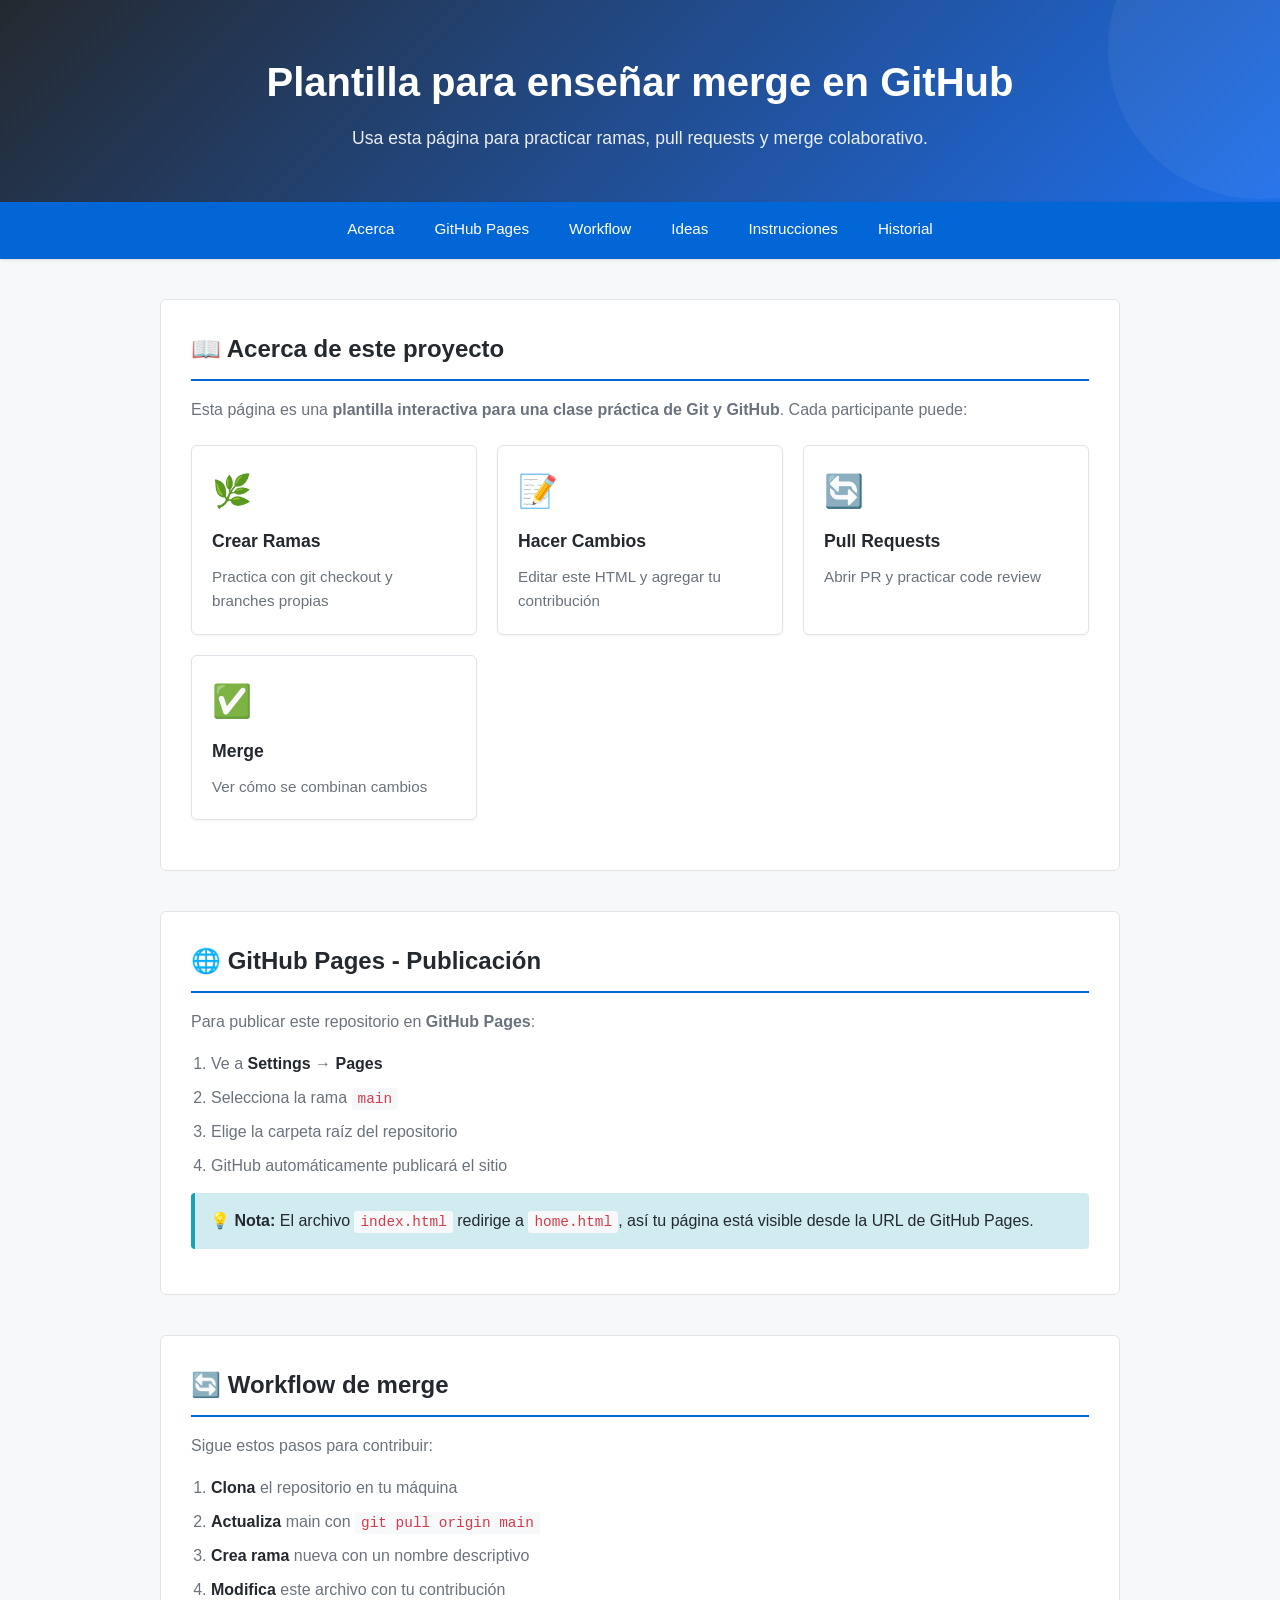
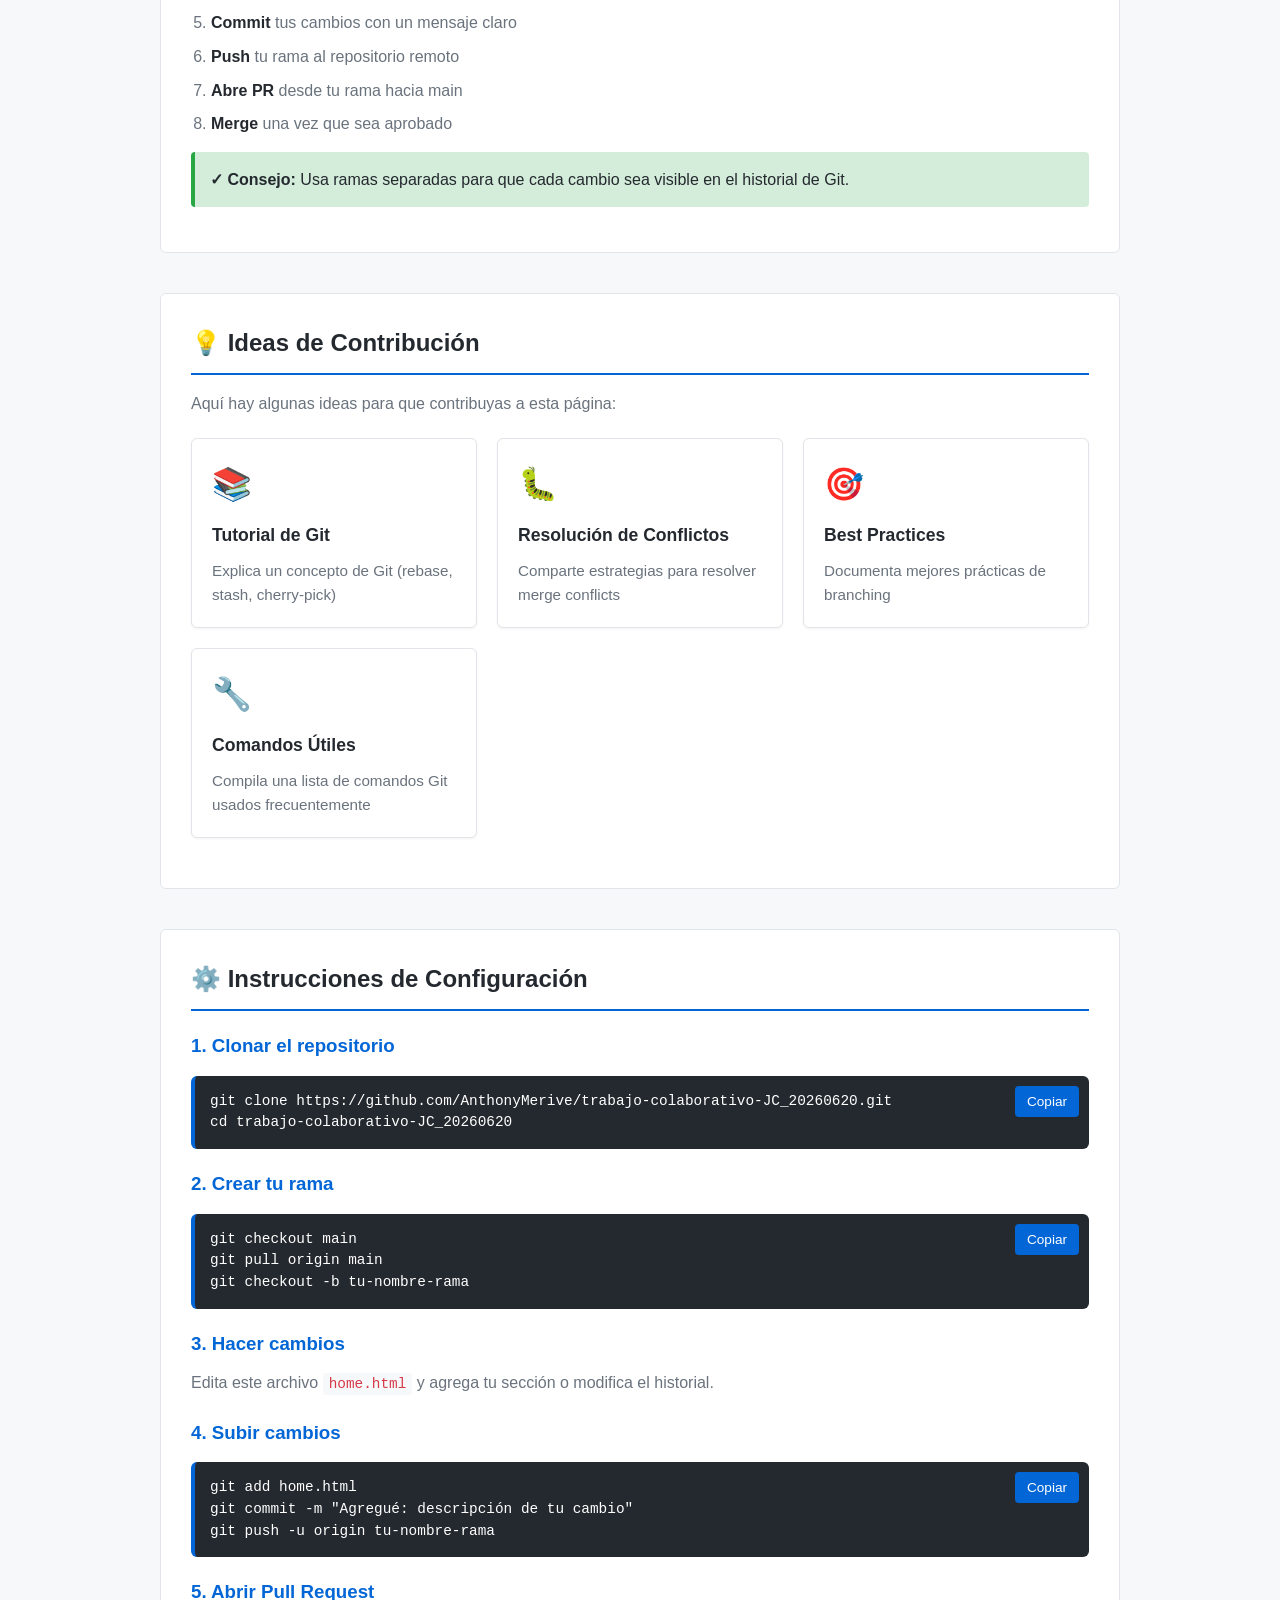
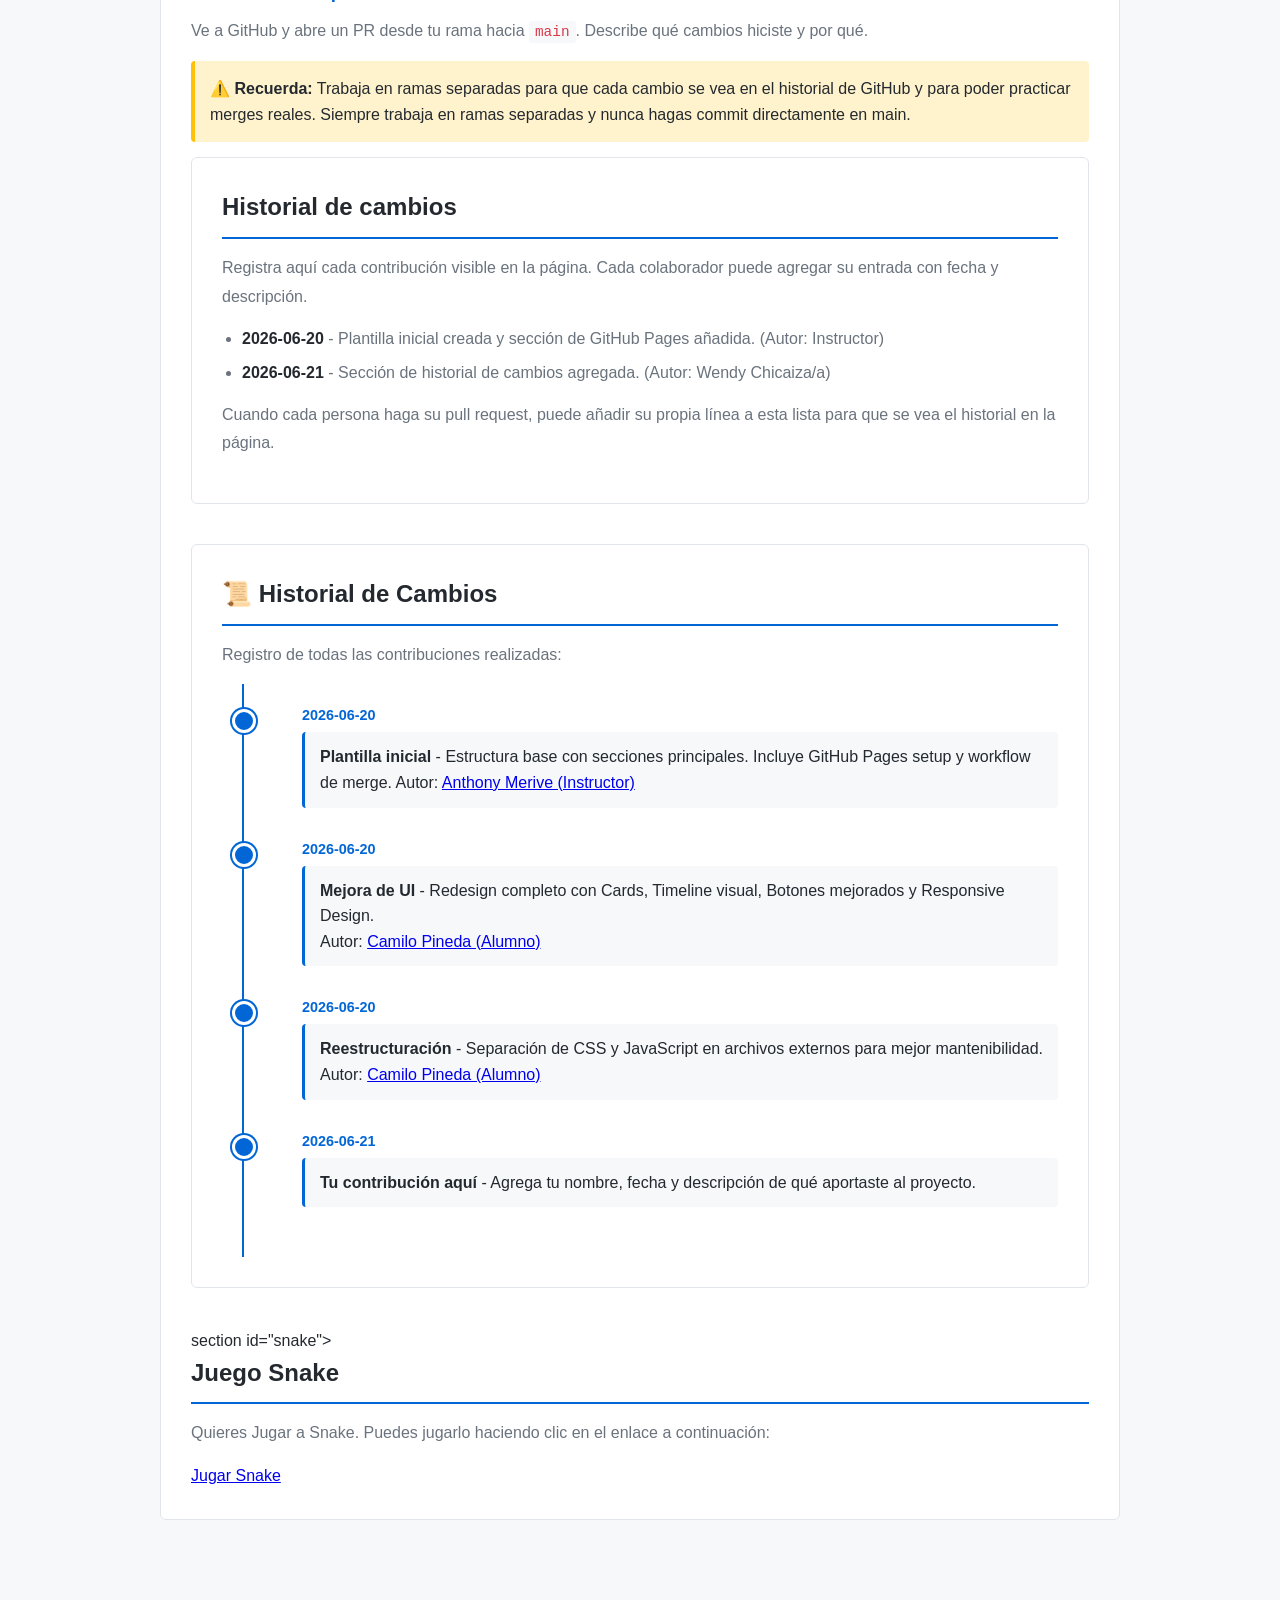
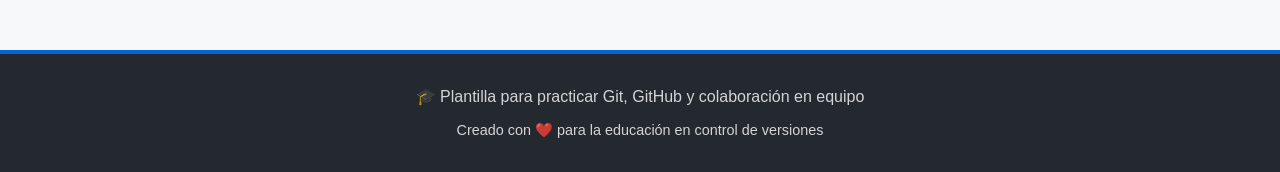
==== commit 559ad7a7: "Merge branch 'AnthonyMerive:main' into main" ====
--- a/home.html
+++ b/home.html
@@ -4,61 +4,7 @@
     <meta charset="UTF-8" />
     <meta name="viewport" content="width=device-width, initial-scale=1.0" />
     <title>Plantilla de Merge en GitHub</title>
-    <style>
-        body {
-            font-family: Arial, sans-serif;
-            line-height: 1.6;
-            margin: 0;
-            padding: 0;
-            background: #f4f4f4;
-            color: #333;
-        }
-        header {
-            background: #24292f;
-            color: #fff;
-            padding: 20px;
-            text-align: center;
-        }
-        nav {
-            background: #0366d6;
-            padding: 10px;
-            text-align: center;
-        }
-        nav a {
-            color: #fff;
-            margin: 0 10px;
-            text-decoration: none;
-        }
-        main {
-            padding: 20px;
-            max-width: 900px;
-            margin: 0 auto;
-            background: #fff;
-        }
-        section {
-            margin-bottom: 30px;
-        }
-        h1, h2 {
-            margin-top: 0;
-        }
-        code {
-            background: #eef;
-            padding: 2px 4px;
-            border-radius: 4px;
-        }
-        pre {
-            background: #f0f0f0;
-            padding: 10px;
-            overflow-x: auto;
-            border-radius: 4px;
-        }
-        footer {
-            background: #24292f;
-            color: #fff;
-            text-align: center;
-            padding: 15px;
-        }
-    </style>
+    <link rel="stylesheet" href="styles.css">
 </head>
 <body>
     <header>
@@ -70,71 +16,164 @@
         <a href="#about">Acerca</a>
         <a href="#github-pages">GitHub Pages</a>
         <a href="#workflow">Workflow</a>
-        <a href="#activity">Actividad</a>
+        <a href="#ideas">Ideas</a>
         <a href="#instructions">Instrucciones</a>
+        <a href="#history">Historial</a>
     </nav>
 
     <main>
         <section id="about">
-            <h2>Acerca</h2>
-            <p>Esta página es una plantilla para una clase práctica de GitHub. Cada participante puede subir cambios a <code>home.html</code>, abrir un pull request y ver cómo se realiza el merge.</p>
+            <h2>📖 Acerca de este proyecto</h2>
+            <p>Esta página es una <strong>plantilla interactiva para una clase práctica de Git y GitHub</strong>. Cada participante puede:</p>
+            <div class="cards">
+                <div class="card">
+                    <div class="card-icon">🌿</div>
+                    <div class="card-title">Crear Ramas</div>
+                    <div class="card-text">Practica con git checkout y branches propias</div>
+                </div>
+                <div class="card">
+                    <div class="card-icon">📝</div>
+                    <div class="card-title">Hacer Cambios</div>
+                    <div class="card-text">Editar este HTML y agregar tu contribución</div>
+                </div>
+                <div class="card">
+                    <div class="card-icon">🔄</div>
+                    <div class="card-title">Pull Requests</div>
+                    <div class="card-text">Abrir PR y practicar code review</div>
+                </div>
+                <div class="card">
+                    <div class="card-icon">✅</div>
+                    <div class="card-title">Merge</div>
+                    <div class="card-text">Ver cómo se combinan cambios</div>
+                </div>
+            </div>
         </section>
 
         <section id="github-pages">
-            <h2>GitHub Pages</h2>
-            <p>Para publicar este repositorio en GitHub Pages, activa Pages en la rama <code>main</code> y usa la raíz del repositorio.</p>
-            <p>Este repositorio incluye un <code>index.html</code> que redirige automáticamente a <code>home.html</code>, para que tu página sea visible desde la URL de Pages.</p>
+            <h2>🌐 GitHub Pages - Publicación</h2>
+            <p>Para publicar este repositorio en <strong>GitHub Pages</strong>:</p>
+            <ol>
+                <li>Ve a <strong>Settings</strong> → <strong>Pages</strong></li>
+                <li>Selecciona la rama <code>main</code></li>
+                <li>Elige la carpeta raíz del repositorio</li>
+                <li>GitHub automáticamente publicará el sitio</li>
+            </ol>
+            <div class="info-box">
+                <strong>💡 Nota:</strong> El archivo <code>index.html</code> redirige a <code>home.html</code>, así tu página está visible desde la URL de GitHub Pages.
+            </div>
         </section>
 
         <section id="workflow">
-            <h2>Workflow de merge</h2>
+            <h2>🔄 Workflow de merge</h2>
+            <p>Sigue estos pasos para contribuir:</p>
             <ol>
-                <li>Clona el repositorio.</li>
-                <li>Actualiza <code>main</code> y crea una rama nueva.</li>
-                <li>Modifica <code>home.html</code> con tu contribución.</li>
-                <li>Haz commit y sube tu rama al remoto.</li>
-                <li>Abre un pull request y pide revisión.</li>
-                <li>Haz merge una vez aprobado.</li>
+                <li><strong>Clona</strong> el repositorio en tu máquina</li>
+                <li><strong>Actualiza</strong> main con <code>git pull origin main</code></li>
+                <li><strong>Crea rama</strong> nueva con un nombre descriptivo</li>
+                <li><strong>Modifica</strong> este archivo con tu contribución</li>
+                <li><strong>Commit</strong> tus cambios con un mensaje claro</li>
+                <li><strong>Push</strong> tu rama al repositorio remoto</li>
+                <li><strong>Abre PR</strong> desde tu rama hacia main</li>
+                <li><strong>Merge</strong> una vez que sea aprobado</li>
             </ol>
+            <div class="success-box">
+                <strong>✓ Consejo:</strong> Usa ramas separadas para que cada cambio sea visible en el historial de Git.
+            </div>
         </section>
 
-        <section id="activity">
-            <h2>Actividad colaborativa</h2>
-            <p>Cada persona debe hacer cambios en <code>home.html</code> y documentar brevemente qué aportó. Algunas ideas:</p>
-            <ul>
-                <li>Añadir una breve explicación sobre Git o GitHub.</li>
-                <li>Escribir un consejo para resolver conflictos.</li>
-                <li>Describir cómo se revisa un pull request.</li>
-            </ul>
+        <section id="ideas">
+            <h2>💡 Ideas de Contribución</h2>
+            <p>Aquí hay algunas ideas para que contribuyas a esta página:</p>
+            <div class="cards">
+                <div class="card">
+                    <div class="card-icon">📚</div>
+                    <div class="card-title">Tutorial de Git</div>
+                    <div class="card-text">Explica un concepto de Git (rebase, stash, cherry-pick)</div>
+                </div>
+                <div class="card">
+                    <div class="card-icon">🐛</div>
+                    <div class="card-title">Resolución de Conflictos</div>
+                    <div class="card-text">Comparte estrategias para resolver merge conflicts</div>
+                </div>
+                <div class="card">
+                    <div class="card-icon">🎯</div>
+                    <div class="card-title">Best Practices</div>
+                    <div class="card-text">Documenta mejores prácticas de branching</div>
+                </div>
+                <div class="card">
+                    <div class="card-icon">🔧</div>
+                    <div class="card-title">Comandos Útiles</div>
+                    <div class="card-text">Compila una lista de comandos Git usados frecuentemente</div>
+                </div>
+            </div>
         </section>
 
         <section id="instructions">
-            <h2>Instrucciones</h2>
-            <p>Usa estos comandos para trabajar en Git:</p>
+            <h2>⚙️ Instrucciones de Configuración</h2>
+            <h3>1. Clonar el repositorio</h3>
+            <pre><code>git clone https://github.com/AnthonyMerive/trabajo-colaborativo-JC_20260620.git
+cd trabajo-colaborativo-JC_20260620</code></pre>
+
+            <h3>2. Crear tu rama</h3>
             <pre><code>git checkout main
 git pull origin main
-git checkout -b mi-rama-nombre
-# edita home.html
-git add home.html
-git commit -m "Añade mi contribución a home.html"
-git push -u origin mi-rama-nombre</code></pre>
-            <p>Luego crea un pull request en GitHub y describe tus cambios.</p>
-            <p>Al hacer merge, tu contribución aparecerá en el sitio de GitHub Pages.</p>
-        </section>
+git checkout -b tu-nombre-rama</code></pre>
 
+            <h3>3. Hacer cambios</h3>
+            <p>Edita este archivo <code>home.html</code> y agrega tu sección o modifica el historial.</p>
+
+            <h3>4. Subir cambios</h3>
+            <pre><code>git add home.html
+git commit -m "Agregué: descripción de tu cambio"
+git push -u origin tu-nombre-rama</code></pre>
+
+            <h3>5. Abrir Pull Request</h3>
+            <p>Ve a GitHub y abre un PR desde tu rama hacia <code>main</code>. Describe qué cambios hiciste y por qué.</p>
+
+            <div class="highlight">
+                <strong>⚠️ Recuerda:</strong> Trabaja en ramas separadas para que cada cambio se vea en el historial de GitHub y para poder practicar merges reales. Siempre trabaja en ramas separadas y nunca hagas commit directamente en main.
+            </div>
         <section id="history">
             <h2>Historial de cambios</h2>
             <p>Registra aquí cada contribución visible en la página. Cada colaborador puede agregar su entrada con fecha y descripción.</p>
             <ul>
                 <li><strong>2026-06-20</strong> - Plantilla inicial creada y sección de GitHub Pages añadida. (Autor: Instructor)</li>
-                <li><strong>2026-06-21</strong> - Sección de historial de cambios agregada. (Autor: Alumno/a)</li>
+                <li><strong>2026-06-21</strong> - Sección de historial de cambios agregada. (Autor: Wendy Chicaiza/a)</li>
             </ul>
             <p>Cuando cada persona haga su pull request, puede añadir su propia línea a esta lista para que se vea el historial en la página.</p>
         </section>
 
-        <section id="notes">
-            <h2>Notas</h2>
-            <p>Trabaja en ramas separadas para que cada cambio se vea en el historial de GitHub y para poder practicar merges reales.</p>
+        <section id="history">
+            <h2>📜 Historial de Cambios</h2>
+            <p>Registro de todas las contribuciones realizadas:</p>
+            <div class="timeline">
+                <div class="timeline-item">
+                    <div class="timeline-date">2026-06-20</div>
+                    <div class="timeline-content">
+                        <strong>Plantilla inicial</strong> - Estructura base con secciones principales. Incluye GitHub Pages setup y workflow de merge. Autor: <a href="https://github.com/AnthonyMerive" target="_blank">Anthony Merive (Instructor)</a>
+                    </div> 
+                </div>
+                <div class="timeline-item">
+                    <div class="timeline-date">2026-06-20</div>
+                    <div class="timeline-content">
+                        <strong>Mejora de UI</strong> - Redesign completo con Cards, Timeline visual, Botones mejorados y Responsive Design. <br>
+                        Autor: <a href="https://github.com/Kmlozmz" target="_blank">Camilo Pineda (Alumno)</a>
+                    </div>
+                </div>
+                <div class="timeline-item">
+                    <div class="timeline-date">2026-06-20</div>
+                    <div class="timeline-content">
+                        <strong>Reestructuración</strong> - Separación de CSS y JavaScript en archivos externos para mejor mantenibilidad. <br>
+                        Autor: <a href="https://github.com/Kmlozmz" target="_blank">Camilo Pineda (Alumno)</a>
+                    </div>
+                </div>
+                <div class="timeline-item">
+                    <div class="timeline-date">2026-06-21</div>
+                    <div class="timeline-content">
+                        <strong>Tu contribución aquí</strong> - Agrega tu nombre, fecha y descripción de qué aportaste al proyecto.
+                    </div>
+                </div>
+            </div>
         </section>
         section id="snake">
             <h2>Juego Snake</h2>
@@ -143,7 +182,10 @@
     </main>
 
     <footer>
-        <p>Plantilla para practicar merge y GitHub Pages.</p>
+        <p>🎓 Plantilla para practicar Git, GitHub y colaboración en equipo</p>
+        <p style="font-size: 0.9rem; margin-top: 10px;">Creado con ❤️ para la educación en control de versiones</p>
     </footer>
+
+    <script src="main.js"></script>
 </body>
 </html>
--- a/styles.css
+++ b/styles.css
@@ -0,0 +1,411 @@
+* {
+    margin: 0;
+    padding: 0;
+    box-sizing: border-box;
+}
+
+:root {
+    --primary: #0366d6;
+    --primary-dark: #24292f;
+    --success: #28a745;
+    --warning: #ffc107;
+    --light: #f6f8fa;
+    --border: #e1e4e8;
+    --text: #24292f;
+    --text-secondary: #6a737d;
+}
+
+body {
+    font-family: -apple-system, BlinkMacSystemFont, 'Segoe UI', Helvetica, Arial, sans-serif;
+    line-height: 1.6;
+    color: var(--text);
+    background: var(--light);
+}
+
+/* =============== HEADER =============== */
+header {
+    background: linear-gradient(135deg, var(--primary-dark) 0%, #1f6feb 100%);
+    color: #fff;
+    padding: 50px 20px;
+    text-align: center;
+    box-shadow: 0 2px 8px rgba(0, 0, 0, 0.1);
+    position: relative;
+    overflow: hidden;
+}
+
+header::before {
+    content: '';
+    position: absolute;
+    top: -50%;
+    right: -10%;
+    width: 300px;
+    height: 300px;
+    background: rgba(255, 255, 255, 0.05);
+    border-radius: 50%;
+}
+
+header h1 {
+    font-size: 2.5rem;
+    margin-bottom: 10px;
+    position: relative;
+    z-index: 1;
+}
+
+header p {
+    font-size: 1.1rem;
+    opacity: 0.9;
+    position: relative;
+    z-index: 1;
+}
+
+/* =============== NAV =============== */
+nav {
+    background: var(--primary);
+    padding: 0;
+    display: flex;
+    justify-content: center;
+    flex-wrap: wrap;
+    box-shadow: 0 1px 3px rgba(0, 0, 0, 0.12);
+    position: sticky;
+    top: 0;
+    z-index: 100;
+}
+
+nav a {
+    color: #fff;
+    padding: 15px 20px;
+    text-decoration: none;
+    transition: background 0.3s ease;
+    display: inline-block;
+    border-bottom: 3px solid transparent;
+    font-weight: 500;
+    font-size: 0.95rem;
+}
+
+nav a:hover {
+    background: rgba(255, 255, 255, 0.2);
+    border-bottom-color: #fff;
+}
+
+/* =============== MAIN =============== */
+main {
+    max-width: 1000px;
+    margin: 0 auto;
+    padding: 40px 20px;
+}
+
+section {
+    margin-bottom: 40px;
+    background: #fff;
+    padding: 30px;
+    border-radius: 6px;
+    border: 1px solid var(--border);
+    transition: box-shadow 0.3s ease;
+    opacity: 0;
+    animation: fadeIn 0.6s ease-out forwards;
+}
+
+section:hover {
+    box-shadow: 0 3px 12px rgba(0, 0, 0, 0.08);
+}
+
+section h2 {
+    color: var(--primary-dark);
+    margin-bottom: 15px;
+    font-size: 1.5rem;
+    border-bottom: 2px solid var(--primary);
+    padding-bottom: 10px;
+}
+
+section h3 {
+    color: var(--primary);
+    margin-top: 20px;
+    margin-bottom: 10px;
+}
+
+section p {
+    margin-bottom: 15px;
+    color: var(--text-secondary);
+    line-height: 1.8;
+}
+
+code {
+    background: #f6f8fa;
+    padding: 3px 6px;
+    border-radius: 3px;
+    font-family: 'Courier New', monospace;
+    font-size: 0.9em;
+    color: #d73a49;
+}
+
+pre {
+    background: var(--primary-dark);
+    color: #fff;
+    padding: 15px;
+    overflow-x: auto;
+    border-radius: 6px;
+    margin: 15px 0;
+    line-height: 1.5;
+    border-left: 4px solid var(--primary);
+    position: relative;
+}
+
+pre code {
+    background: none;
+    padding: 0;
+    color: inherit;
+}
+
+ol, ul {
+    margin-left: 20px;
+    margin-bottom: 15px;
+}
+
+li {
+    margin-bottom: 8px;
+    color: var(--text-secondary);
+}
+
+li strong {
+    color: var(--text);
+}
+
+/* =============== LÍNEA DE TIEMPO =============== */
+.timeline {
+    position: relative;
+    padding: 20px 0;
+}
+
+.timeline::before {
+    content: '';
+    position: absolute;
+    left: 20px;
+    top: 0;
+    bottom: 0;
+    width: 2px;
+    background: var(--primary);
+}
+
+.timeline-item {
+    margin-left: 80px;
+    margin-bottom: 30px;
+    position: relative;
+}
+
+.timeline-item::before {
+    content: '';
+    position: absolute;
+    left: -70px;
+    top: 5px;
+    width: 18px;
+    height: 18px;
+    background: var(--primary);
+    border-radius: 50%;
+    border: 3px solid #fff;
+    box-shadow: 0 0 0 2px var(--primary);
+}
+
+.timeline-date {
+    font-weight: 600;
+    color: var(--primary);
+    font-size: 0.9rem;
+    margin-bottom: 5px;
+}
+
+.timeline-content {
+    background: var(--light);
+    padding: 12px 15px;
+    border-radius: 4px;
+    border-left: 3px solid var(--primary);
+}
+
+/* =============== CARDS =============== */
+.cards {
+    display: grid;
+    grid-template-columns: repeat(auto-fit, minmax(260px, 1fr));
+    gap: 20px;
+    margin: 20px 0;
+}
+
+.card {
+    background: #fff;
+    border: 1px solid var(--border);
+    border-radius: 6px;
+    padding: 20px;
+    transition: all 0.3s ease;
+    box-shadow: 0 1px 3px rgba(0, 0, 0, 0.05);
+}
+
+.card:hover {
+    box-shadow: 0 6px 20px rgba(0, 0, 0, 0.1);
+    transform: translateY(-4px);
+}
+
+.card-icon {
+    font-size: 2rem;
+    margin-bottom: 10px;
+}
+
+.card-title {
+    font-size: 1.1rem;
+    font-weight: 600;
+    color: var(--primary-dark);
+    margin-bottom: 10px;
+}
+
+.card-text {
+    color: var(--text-secondary);
+    font-size: 0.95rem;
+    line-height: 1.6;
+}
+
+/* =============== INFO BOXES =============== */
+.info-box {
+    background: #d1ecf1;
+    padding: 15px;
+    border-left: 4px solid #17a2b8;
+    border-radius: 4px;
+    margin: 15px 0;
+}
+
+.success-box {
+    background: #d4edda;
+    padding: 15px;
+    border-left: 4px solid var(--success);
+    border-radius: 4px;
+    margin: 15px 0;
+}
+
+.highlight {
+    background: #fff3cd;
+    padding: 15px;
+    border-left: 4px solid var(--warning);
+    border-radius: 4px;
+    margin: 15px 0;
+}
+
+/* =============== FOOTER =============== */
+footer {
+    background: var(--primary-dark);
+    color: #fff;
+    text-align: center;
+    padding: 30px 20px;
+    margin-top: 50px;
+    border-top: 4px solid var(--primary);
+}
+
+footer p {
+    margin: 0;
+    opacity: 0.8;
+}
+
+/* =============== BOTÓN DE COPIA=============== */
+.copy-btn {
+    position: absolute;
+    top: 10px;
+    right: 10px;
+    background: var(--primary);
+    color: white;
+    border: none;
+    padding: 8px 12px;
+    border-radius: 4px;
+    cursor: pointer;
+    font-size: 0.85rem;
+    transition: background 0.3s ease;
+}
+
+.copy-btn:hover {
+    background: #0256c7;
+}
+
+/* =============== ANIMACIONES =============== */
+@keyframes fadeIn {
+    from {
+        opacity: 0;
+        transform: translateY(20px);
+    }
+    to {
+        opacity: 1;
+        transform: translateY(0);
+    }
+}
+
+/* Animación de carga escalonada */
+section:nth-child(1) { animation-delay: 0s; }
+section:nth-child(2) { animation-delay: 0.1s; }
+section:nth-child(3) { animation-delay: 0.2s; }
+section:nth-child(4) { animation-delay: 0.3s; }
+section:nth-child(5) { animation-delay: 0.4s; }
+section:nth-child(6) { animation-delay: 0.5s; }
+
+/* =============== RESPONSIVE =============== */
+@media (max-width: 768px) {
+    header h1 {
+        font-size: 1.8rem;
+    }
+
+    header p {
+        font-size: 1rem;
+    }
+
+    nav a {
+        border-bottom: none;
+        border-left: 3px solid transparent;
+        padding: 12px 15px;
+    }
+
+    nav a:hover {
+        border-left-color: #fff;
+    }
+
+    section {
+        padding: 20px;
+    }
+
+    section h2 {
+        font-size: 1.2rem;
+    }
+
+    main {
+        padding: 20px 15px;
+    }
+
+    .timeline::before {
+        left: 10px;
+    }
+
+    .timeline-item {
+        margin-left: 50px;
+    }
+
+    .timeline-item::before {
+        left: -38px;
+    }
+
+    .cards {
+        grid-template-columns: 1fr;
+    }
+}
+
+@media (max-width: 480px) {
+    body {
+        font-size: 0.95rem;
+    }
+
+    header {
+        padding: 30px 15px;
+    }
+
+    header h1 {
+        font-size: 1.5rem;
+    }
+
+    nav a {
+        padding: 10px;
+        font-size: 0.9rem;
+    }
+
+    pre {
+        font-size: 0.85rem;
+    }
+}
